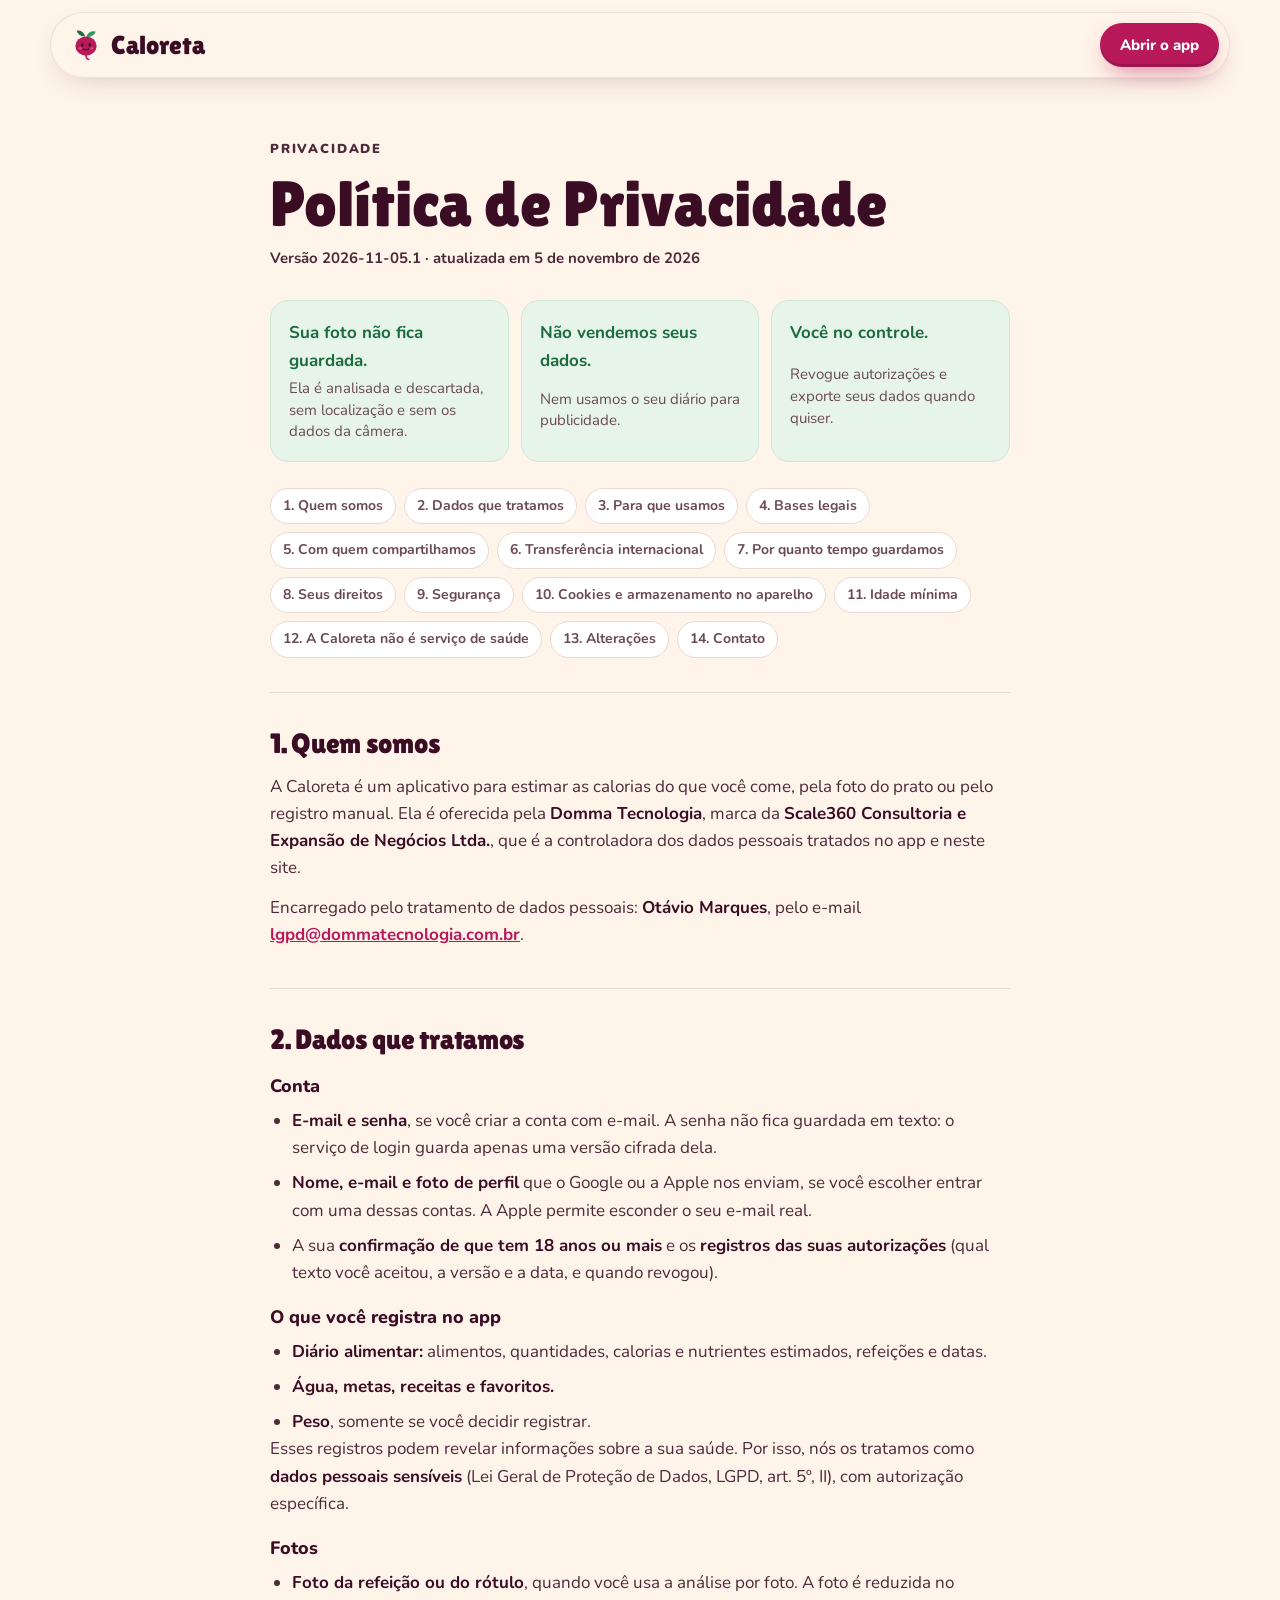
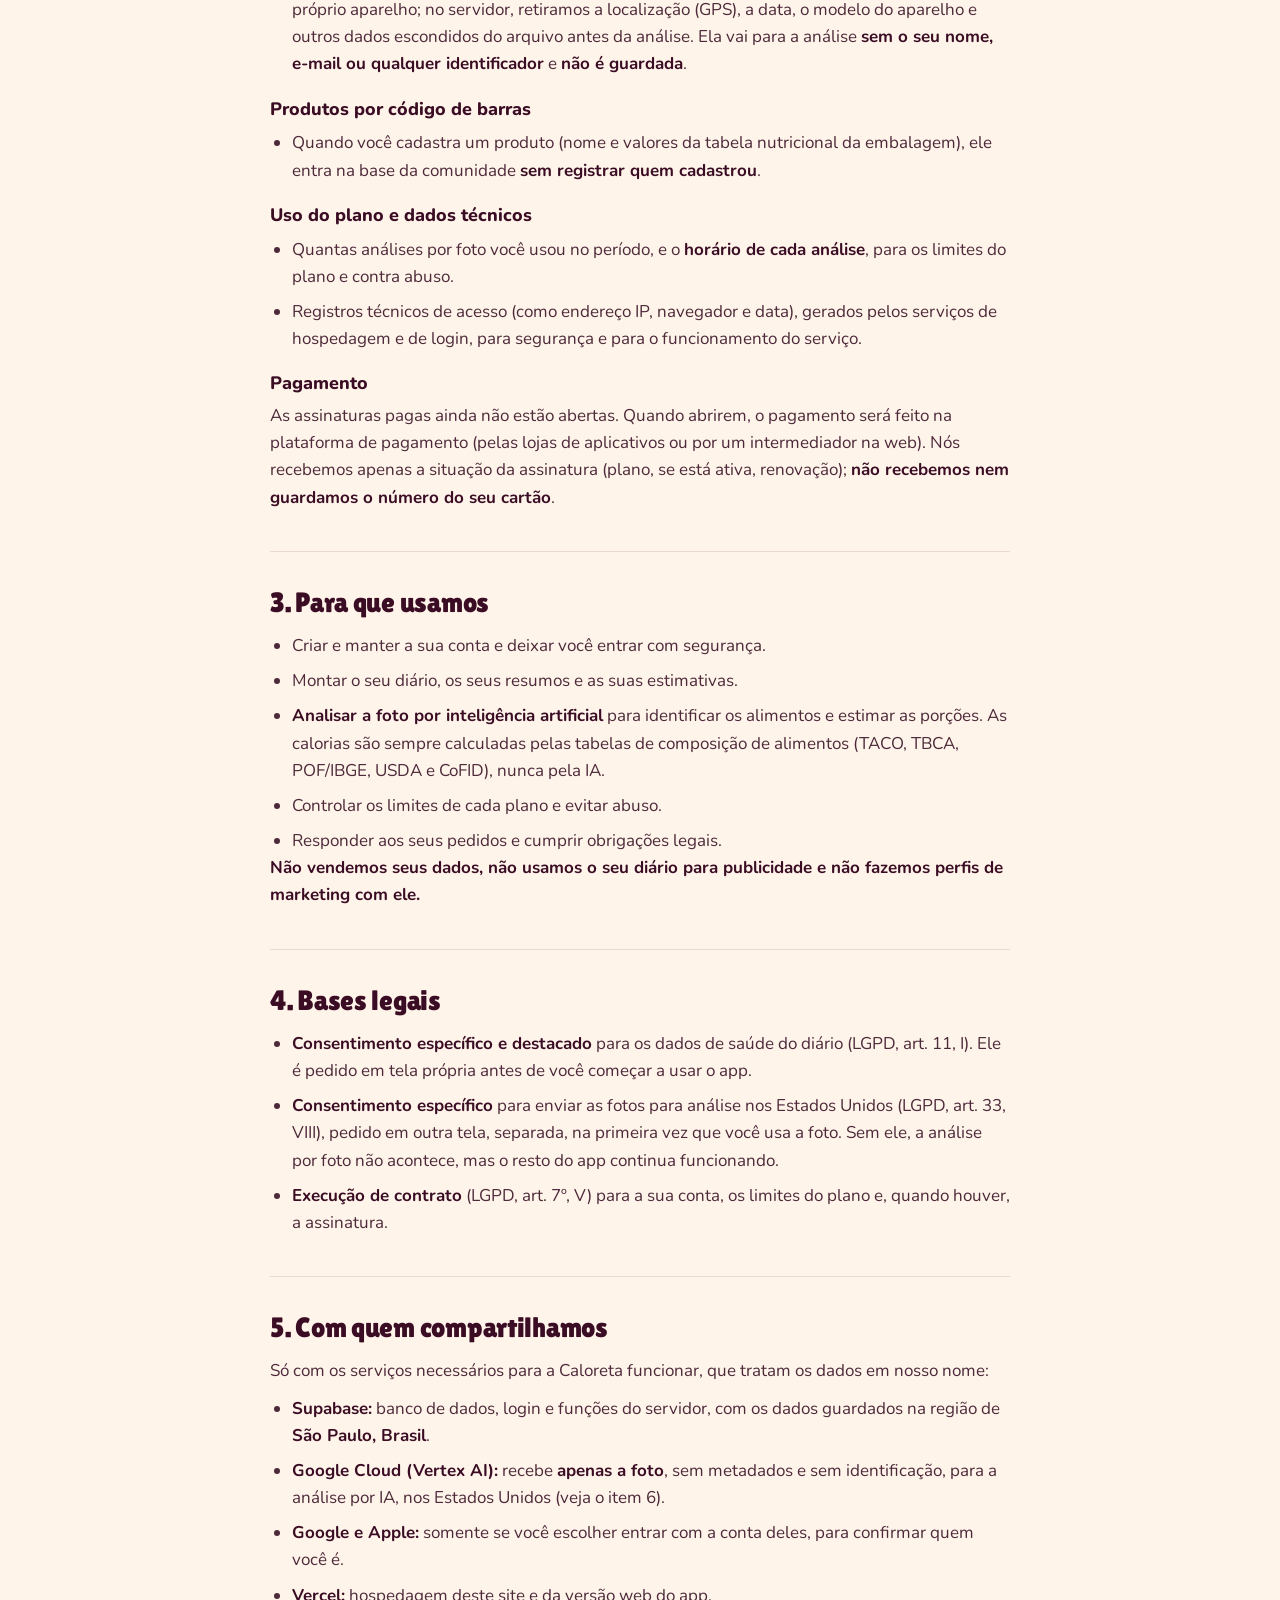
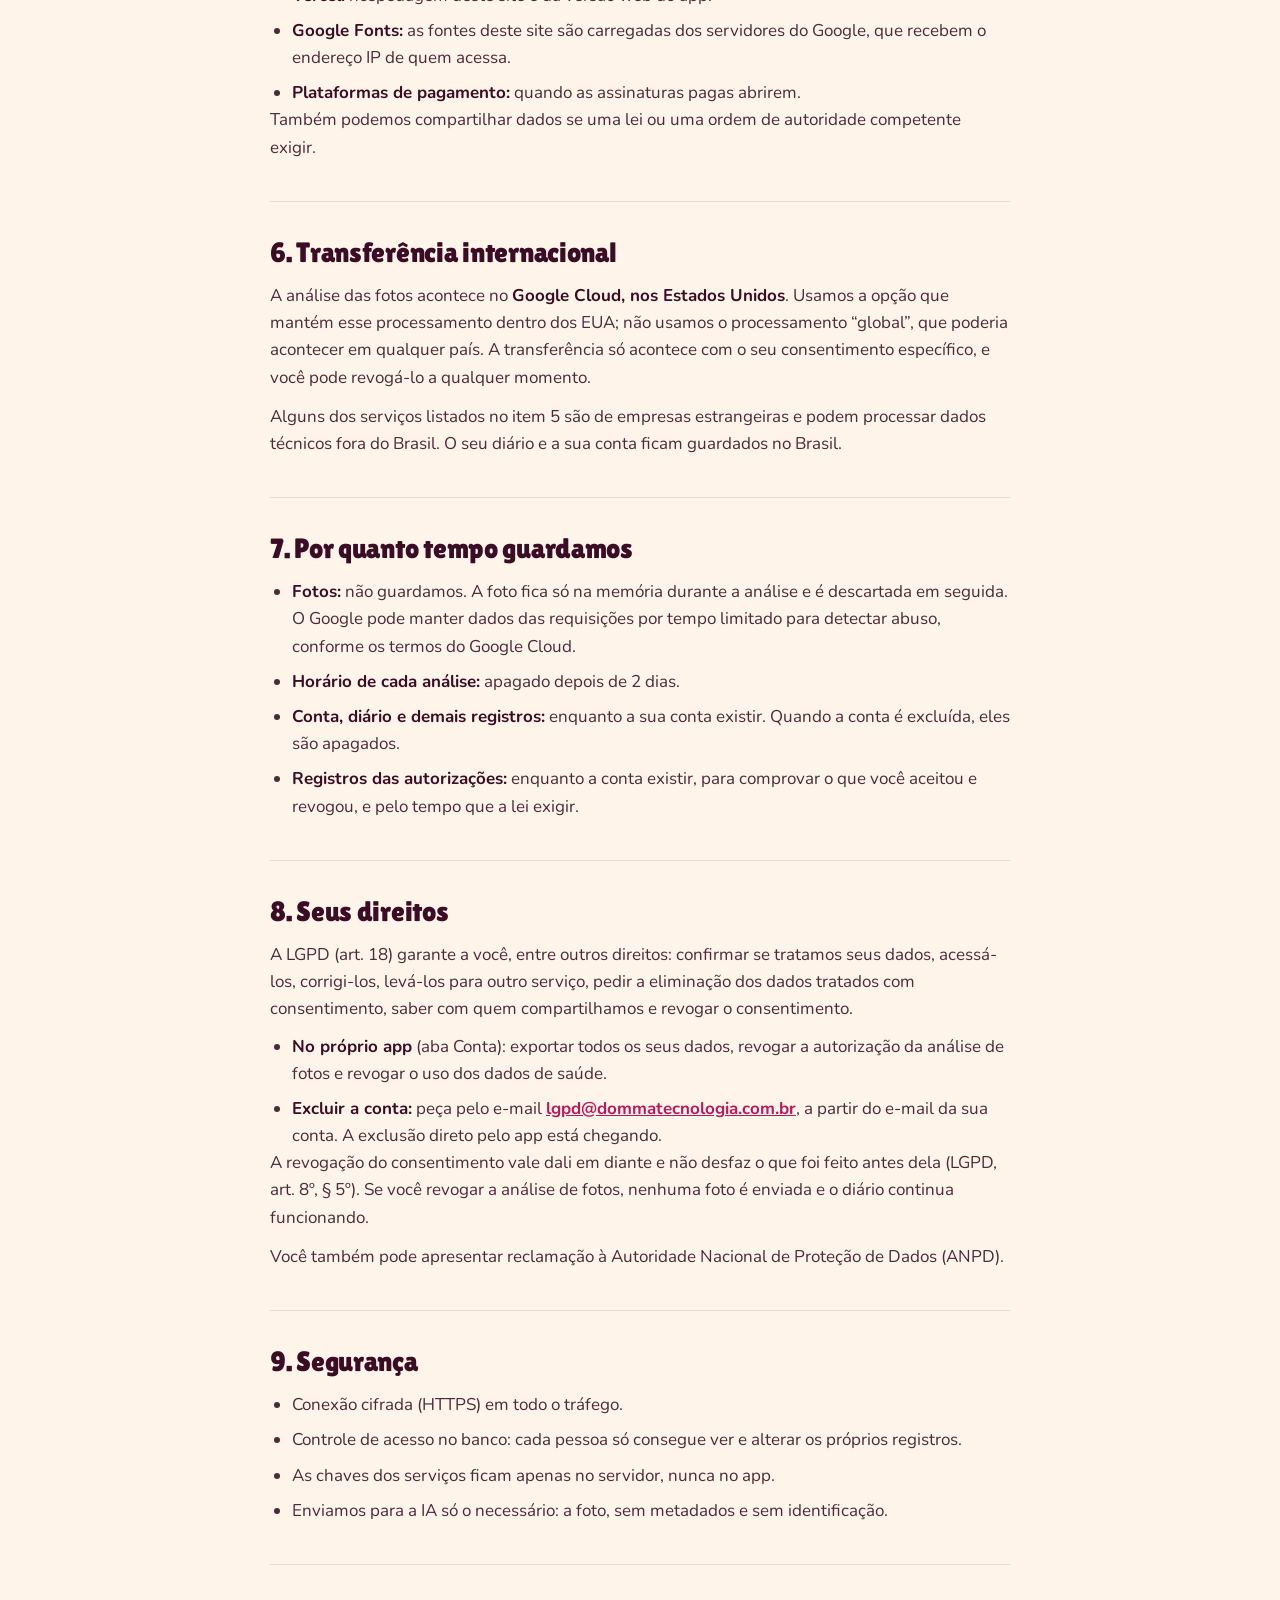
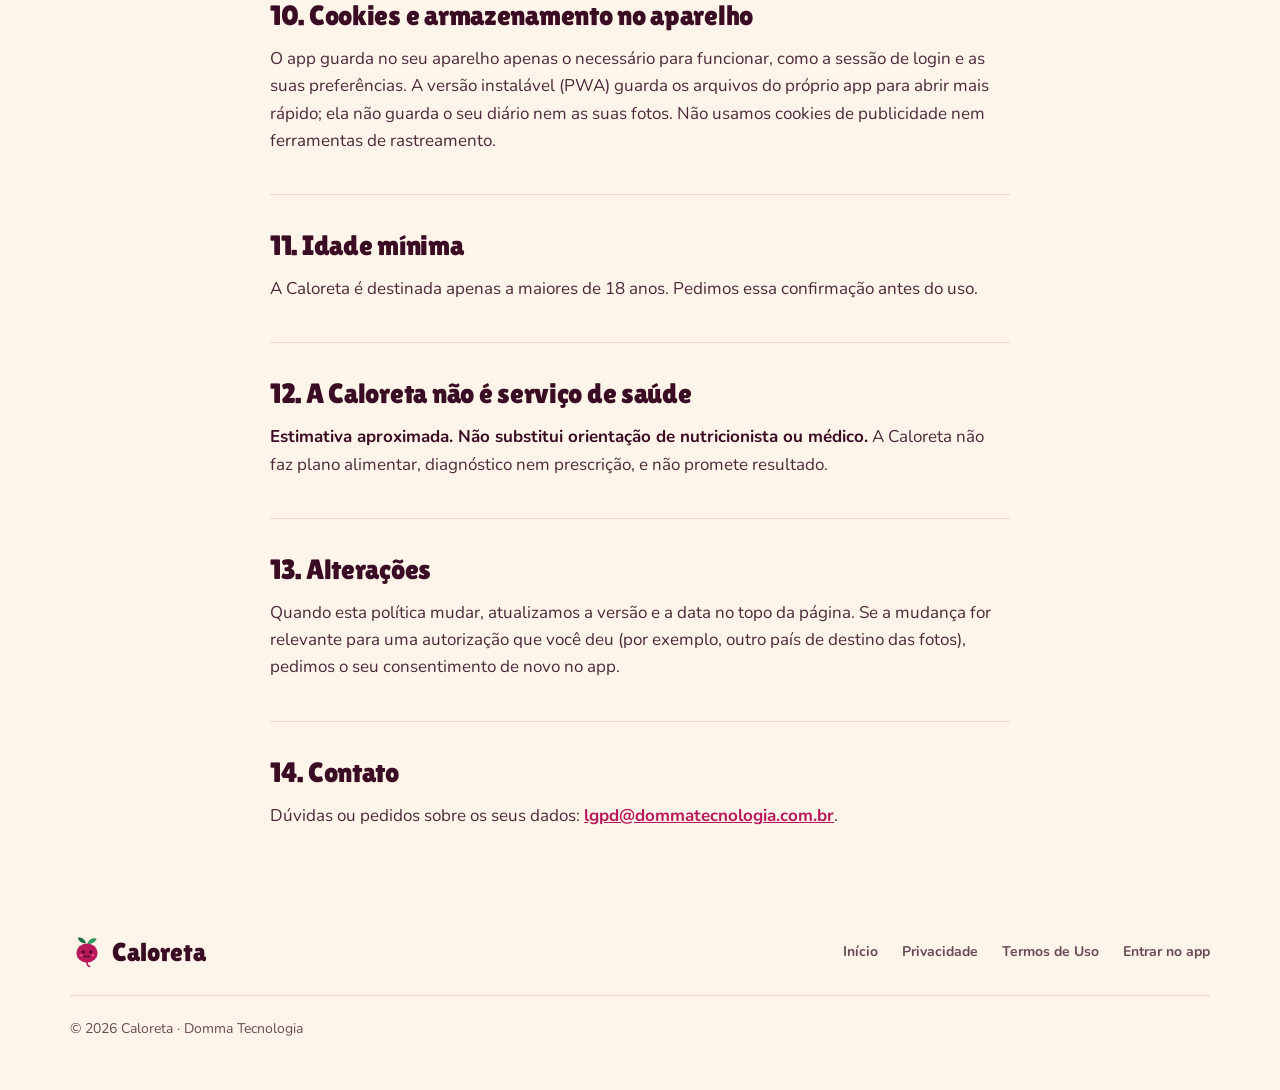
==== privacidade.html @ 994d99c5 "Política de Privacidade e Termos de Uso Co-Authored-By: Claude Opus 5.5 <noreply@anthropic.com> Clau" ====
<!doctype html>
<html lang="pt-BR">
<head>
  <meta charset="utf-8">
  <meta name="viewport" content="width=device-width, initial-scale=1, viewport-fit=cover">
  <title>Política de Privacidade · Caloreta</title>
  <meta name="description" content="Como a Caloreta trata os seus dados: o que coletamos, para quê, com quem compartilhamos e como exercer seus direitos.">
  <meta name="theme-color" content="#B8195A">
  <link rel="canonical" href="https://caloreta.com.br/privacidade">
  <link rel="icon" href="/favicon.ico" sizes="48x48">
  <link rel="icon" href="/favicon.svg" type="image/svg+xml">
  <link rel="apple-touch-icon" href="/img/apple-touch-icon.png">
  <meta property="og:type" content="article">
  <meta property="og:locale" content="pt_BR">
  <meta property="og:title" content="Política de Privacidade · Caloreta">
  <meta property="og:description" content="Como a Caloreta trata os seus dados.">
  <meta property="og:image" content="https://site-caloreta.vercel.app/img/og.jpg">
  <link rel="preconnect" href="https://fonts.googleapis.com">
  <link rel="preconnect" href="https://fonts.gstatic.com" crossorigin>
  <link href="https://fonts.googleapis.com/css2?family=Lilita+One&family=Nunito:wght@400;600;700;800;900&display=swap" rel="stylesheet">
  <link rel="stylesheet" href="/estilos.css">
</head>
<body class="pagina-texto">
  <svg width="0" height="0" style="position:absolute" aria-hidden="true">
    <symbol id="beti" viewBox="0 0 64 64">
      <path d="M30 14C26 6 20 4 15 5c1 6 6 10 14 11z" fill="#1C6B3F"/>
      <path d="M33 15c4-8 11-10 17-8-2 6-8 10-17 10z" fill="#2E9A5E"/>
      <ellipse cx="32" cy="34" rx="20" ry="18" fill="#B8195A"/>
      <path d="M32 51c0 6 2 8 5 8" stroke="#B8195A" stroke-width="3" fill="none" stroke-linecap="round"/>
      <ellipse cx="25" cy="32" rx="2.4" ry="3.2" fill="#3B0D24"/>
      <ellipse cx="39" cy="32" rx="2.4" ry="3.2" fill="#3B0D24"/>
      <path d="M27 39q5 4 10 0" stroke="#3B0D24" stroke-width="2" fill="none" stroke-linecap="round"/>
      <ellipse cx="21" cy="38" rx="3" ry="1.8" fill="#E8508A"/>
      <ellipse cx="43" cy="38" rx="3" ry="1.8" fill="#E8508A"/>
    </symbol>
  </svg>

  <header class="topo rolado">
    <a class="marca" href="/" aria-label="Caloreta, página inicial">
      <svg class="marca-beti" aria-hidden="true"><use href="#beti"/></svg>
      <span>Caloreta</span>
    </a>
    <a class="botao botao-pequeno" href="https://app.caloreta.com.br">Abrir o app</a>
  </header>

  <main class="doc">
    <p class="sobretitulo">Privacidade</p>
    <h1>Política de Privacidade</h1>
    <p class="doc-data">Versão 2026-11-05.1 · atualizada em 5 de novembro de 2026</p>

    <div class="resumo">
      <div><b>Sua foto não fica guardada.</b><span>Ela é analisada e descartada, sem localização e sem os dados da câmera.</span></div>
      <div><b>Não vendemos seus dados.</b><span>Nem usamos o seu diário para publicidade.</span></div>
      <div><b>Você no controle.</b><span>Revogue autorizações e exporte seus dados quando quiser.</span></div>
    </div>

    <nav class="indice" aria-label="Nesta página">
      <a href="#quem-somos">1. Quem somos</a>
      <a href="#dados">2. Dados que tratamos</a>
      <a href="#finalidades">3. Para que usamos</a>
      <a href="#bases">4. Bases legais</a>
      <a href="#compartilhamento">5. Com quem compartilhamos</a>
      <a href="#transferencia">6. Transferência internacional</a>
      <a href="#retencao">7. Por quanto tempo guardamos</a>
      <a href="#direitos">8. Seus direitos</a>
      <a href="#seguranca">9. Segurança</a>
      <a href="#armazenamento">10. Cookies e armazenamento no aparelho</a>
      <a href="#idade">11. Idade mínima</a>
      <a href="#saude">12. A Caloreta não é serviço de saúde</a>
      <a href="#alteracoes">13. Alterações</a>
      <a href="#contato">14. Contato</a>
    </nav>

    <section id="quem-somos">
      <h2>1. Quem somos</h2>
      <p>A Caloreta é um aplicativo para estimar as calorias do que você come, pela foto do prato ou pelo registro manual. Ela é oferecida pela <b>Domma Tecnologia</b>, marca da <b>Scale360 Consultoria e Expansão de Negócios Ltda.</b>, que é a controladora dos dados pessoais tratados no app e neste site.</p>
      <p>Encarregado pelo tratamento de dados pessoais: <b>Otávio Marques</b>, pelo e-mail <a href="mailto:lgpd@dommatecnologia.com.br">lgpd@dommatecnologia.com.br</a>.</p>
    </section>

    <section id="dados">
      <h2>2. Dados que tratamos</h2>
      <h3>Conta</h3>
      <ul>
        <li><b>E-mail e senha</b>, se você criar a conta com e-mail. A senha não fica guardada em texto: o serviço de login guarda apenas uma versão cifrada dela.</li>
        <li><b>Nome, e-mail e foto de perfil</b> que o Google ou a Apple nos enviam, se você escolher entrar com uma dessas contas. A Apple permite esconder o seu e-mail real.</li>
        <li>A sua <b>confirmação de que tem 18 anos ou mais</b> e os <b>registros das suas autorizações</b> (qual texto você aceitou, a versão e a data, e quando revogou).</li>
      </ul>
      <h3>O que você registra no app</h3>
      <ul>
        <li><b>Diário alimentar:</b> alimentos, quantidades, calorias e nutrientes estimados, refeições e datas.</li>
        <li><b>Água, metas, receitas e favoritos.</b></li>
        <li><b>Peso</b>, somente se você decidir registrar.</li>
      </ul>
      <p>Esses registros podem revelar informações sobre a sua saúde. Por isso, nós os tratamos como <b>dados pessoais sensíveis</b> (Lei Geral de Proteção de Dados, LGPD, art. 5º, II), com autorização específica.</p>
      <h3>Fotos</h3>
      <ul>
        <li><b>Foto da refeição ou do rótulo</b>, quando você usa a análise por foto. A foto é reduzida no próprio aparelho; no servidor, retiramos a localização (GPS), a data, o modelo do aparelho e outros dados escondidos do arquivo antes da análise. Ela vai para a análise <b>sem o seu nome, e-mail ou qualquer identificador</b> e <b>não é guardada</b>.</li>
      </ul>
      <h3>Produtos por código de barras</h3>
      <ul>
        <li>Quando você cadastra um produto (nome e valores da tabela nutricional da embalagem), ele entra na base da comunidade <b>sem registrar quem cadastrou</b>.</li>
      </ul>
      <h3>Uso do plano e dados técnicos</h3>
      <ul>
        <li>Quantas análises por foto você usou no período, e o <b>horário de cada análise</b>, para os limites do plano e contra abuso.</li>
        <li>Registros técnicos de acesso (como endereço IP, navegador e data), gerados pelos serviços de hospedagem e de login, para segurança e para o funcionamento do serviço.</li>
      </ul>
      <h3>Pagamento</h3>
      <p>As assinaturas pagas ainda não estão abertas. Quando abrirem, o pagamento será feito na plataforma de pagamento (pelas lojas de aplicativos ou por um intermediador na web). Nós recebemos apenas a situação da assinatura (plano, se está ativa, renovação); <b>não recebemos nem guardamos o número do seu cartão</b>.</p>
    </section>

    <section id="finalidades">
      <h2>3. Para que usamos</h2>
      <ul>
        <li>Criar e manter a sua conta e deixar você entrar com segurança.</li>
        <li>Montar o seu diário, os seus resumos e as suas estimativas.</li>
        <li><b>Analisar a foto por inteligência artificial</b> para identificar os alimentos e estimar as porções. As calorias são sempre calculadas pelas tabelas de composição de alimentos (TACO, TBCA, POF/IBGE, USDA e CoFID), nunca pela IA.</li>
        <li>Controlar os limites de cada plano e evitar abuso.</li>
        <li>Responder aos seus pedidos e cumprir obrigações legais.</li>
      </ul>
      <p><b>Não vendemos seus dados, não usamos o seu diário para publicidade e não fazemos perfis de marketing com ele.</b></p>
    </section>

    <section id="bases">
      <h2>4. Bases legais</h2>
      <ul>
        <li><b>Consentimento específico e destacado</b> para os dados de saúde do diário (LGPD, art. 11, I). Ele é pedido em tela própria antes de você começar a usar o app.</li>
        <li><b>Consentimento específico</b> para enviar as fotos para análise nos Estados Unidos (LGPD, art. 33, VIII), pedido em outra tela, separada, na primeira vez que você usa a foto. Sem ele, a análise por foto não acontece, mas o resto do app continua funcionando.</li>
        <li><b>Execução de contrato</b> (LGPD, art. 7º, V) para a sua conta, os limites do plano e, quando houver, a assinatura.</li>
      </ul>
    </section>

    <section id="compartilhamento">
      <h2>5. Com quem compartilhamos</h2>
      <p>Só com os serviços necessários para a Caloreta funcionar, que tratam os dados em nosso nome:</p>
      <ul>
        <li><b>Supabase:</b> banco de dados, login e funções do servidor, com os dados guardados na região de <b>São Paulo, Brasil</b>.</li>
        <li><b>Google Cloud (Vertex AI):</b> recebe <b>apenas a foto</b>, sem metadados e sem identificação, para a análise por IA, nos Estados Unidos (veja o item 6).</li>
        <li><b>Google e Apple:</b> somente se você escolher entrar com a conta deles, para confirmar quem você é.</li>
        <li><b>Vercel:</b> hospedagem deste site e da versão web do app.</li>
        <li><b>Google Fonts:</b> as fontes deste site são carregadas dos servidores do Google, que recebem o endereço IP de quem acessa.</li>
        <li><b>Plataformas de pagamento:</b> quando as assinaturas pagas abrirem.</li>
      </ul>
      <p>Também podemos compartilhar dados se uma lei ou uma ordem de autoridade competente exigir.</p>
    </section>

    <section id="transferencia">
      <h2>6. Transferência internacional</h2>
      <p>A análise das fotos acontece no <b>Google Cloud, nos Estados Unidos</b>. Usamos a opção que mantém esse processamento dentro dos EUA; não usamos o processamento “global”, que poderia acontecer em qualquer país. A transferência só acontece com o seu consentimento específico, e você pode revogá-lo a qualquer momento.</p>
      <p>Alguns dos serviços listados no item 5 são de empresas estrangeiras e podem processar dados técnicos fora do Brasil. O seu diário e a sua conta ficam guardados no Brasil.</p>
    </section>

    <section id="retencao">
      <h2>7. Por quanto tempo guardamos</h2>
      <ul>
        <li><b>Fotos:</b> não guardamos. A foto fica só na memória durante a análise e é descartada em seguida. O Google pode manter dados das requisições por tempo limitado para detectar abuso, conforme os termos do Google Cloud.</li>
        <li><b>Horário de cada análise:</b> apagado depois de 2 dias.</li>
        <li><b>Conta, diário e demais registros:</b> enquanto a sua conta existir. Quando a conta é excluída, eles são apagados.</li>
        <li><b>Registros das autorizações:</b> enquanto a conta existir, para comprovar o que você aceitou e revogou, e pelo tempo que a lei exigir.</li>
      </ul>
    </section>

    <section id="direitos">
      <h2>8. Seus direitos</h2>
      <p>A LGPD (art. 18) garante a você, entre outros direitos: confirmar se tratamos seus dados, acessá-los, corrigi-los, levá-los para outro serviço, pedir a eliminação dos dados tratados com consentimento, saber com quem compartilhamos e revogar o consentimento.</p>
      <ul>
        <li><b>No próprio app</b> (aba Conta): exportar todos os seus dados, revogar a autorização da análise de fotos e revogar o uso dos dados de saúde.</li>
        <li><b>Excluir a conta:</b> peça pelo e-mail <a href="mailto:lgpd@dommatecnologia.com.br">lgpd@dommatecnologia.com.br</a>, a partir do e-mail da sua conta. A exclusão direto pelo app está chegando.</li>
      </ul>
      <p>A revogação do consentimento vale dali em diante e não desfaz o que foi feito antes dela (LGPD, art. 8º, § 5º). Se você revogar a análise de fotos, nenhuma foto é enviada e o diário continua funcionando.</p>
      <p>Você também pode apresentar reclamação à Autoridade Nacional de Proteção de Dados (ANPD).</p>
    </section>

    <section id="seguranca">
      <h2>9. Segurança</h2>
      <ul>
        <li>Conexão cifrada (HTTPS) em todo o tráfego.</li>
        <li>Controle de acesso no banco: cada pessoa só consegue ver e alterar os próprios registros.</li>
        <li>As chaves dos serviços ficam apenas no servidor, nunca no app.</li>
        <li>Enviamos para a IA só o necessário: a foto, sem metadados e sem identificação.</li>
      </ul>
    </section>

    <section id="armazenamento">
      <h2>10. Cookies e armazenamento no aparelho</h2>
      <p>O app guarda no seu aparelho apenas o necessário para funcionar, como a sessão de login e as suas preferências. A versão instalável (PWA) guarda os arquivos do próprio app para abrir mais rápido; ela não guarda o seu diário nem as suas fotos. Não usamos cookies de publicidade nem ferramentas de rastreamento.</p>
    </section>

    <section id="idade">
      <h2>11. Idade mínima</h2>
      <p>A Caloreta é destinada apenas a maiores de 18 anos. Pedimos essa confirmação antes do uso.</p>
    </section>

    <section id="saude">
      <h2>12. A Caloreta não é serviço de saúde</h2>
      <p><b>Estimativa aproximada. Não substitui orientação de nutricionista ou médico.</b> A Caloreta não faz plano alimentar, diagnóstico nem prescrição, e não promete resultado.</p>
    </section>

    <section id="alteracoes">
      <h2>13. Alterações</h2>
      <p>Quando esta política mudar, atualizamos a versão e a data no topo da página. Se a mudança for relevante para uma autorização que você deu (por exemplo, outro país de destino das fotos), pedimos o seu consentimento de novo no app.</p>
    </section>

    <section id="contato">
      <h2>14. Contato</h2>
      <p>Dúvidas ou pedidos sobre os seus dados: <a href="mailto:lgpd@dommatecnologia.com.br">lgpd@dommatecnologia.com.br</a>.</p>
    </section>
  </main>

  <footer class="rodape">
    <div class="rodape-topo">
      <a class="marca" href="/"><svg class="marca-beti" aria-hidden="true"><use href="#beti"/></svg><span>Caloreta</span></a>
      <nav aria-label="Rodapé">
        <a href="/">Início</a>
        <a href="/privacidade">Privacidade</a>
        <a href="/termos">Termos de Uso</a>
        <a href="https://app.caloreta.com.br">Entrar no app</a>
      </nav>
    </div>
    <p class="direitos">© 2026 Caloreta · Domma Tecnologia</p>
  </footer>
</body>
</html>
---- estilos.css ----
/* Caloreta · site — design system v1.0.2 (Lilita One + Nunito, beterraba e creme) */
:root {
  --creme: #FFF4EA;
  --branco: #FFFFFF;
  --vinho: #3B0D24;
  --vinho-2: #4A1A31;
  --texto2: #6B4A57;
  --borda: #EAD9D0;
  --rosa: #B8195A;
  --rosa-claro: #E8508A;
  --rosa-pastel: #F6A3C3;
  --suave: #F9EDF2;
  --folha: #1C6B3F;
  --folha-clara: #2E9A5E;
  --folha-fundo: #E6F4EA;
  --ambar: #8F5200;
  --ambar-fundo: #FFF3D6;
  --raio: 20px;
  --sombra: 0 24px 60px -24px rgba(59, 13, 36, .35);
  --sombra-leve: 0 10px 30px -14px rgba(59, 13, 36, .25);
  --largura: 1180px;
  --mola: cubic-bezier(.2, .9, .25, 1.15);
  --suavizar: cubic-bezier(.22, 1, .36, 1);
}

*, *::before, *::after { box-sizing: border-box; }
html { scroll-behavior: smooth; -webkit-text-size-adjust: 100%; overflow-x: clip; }
body {
  margin: 0; background: var(--creme); color: var(--vinho);
  font: 400 17px/1.6 Nunito, system-ui, sans-serif; overflow-x: hidden;
  -webkit-font-smoothing: antialiased; overflow-x: clip;
}
img { max-width: 100%; height: auto; display: block; }
a { color: inherit; }
h1, h2, h3 { margin: 0; line-height: 1.1; }
h2 { font: 400 clamp(32px, 4.6vw, 54px)/1.05 'Lilita One', Nunito, sans-serif; letter-spacing: -.01em; }
h3 { font-weight: 800; font-size: 21px; }
p { margin: 0; }
:focus-visible { outline: 3px solid var(--rosa-claro); outline-offset: 3px; border-radius: 8px; }
section { scroll-margin-top: 90px; }

/* Barra de progresso de leitura */
.progresso {
  position: fixed; inset: 0 0 auto 0; height: 4px; z-index: 60;
  background: linear-gradient(90deg, var(--rosa), var(--rosa-claro), #F2B04A);
  transform-origin: 0 50%; transform: scaleX(var(--p, 0));
}

/* Topo */
.topo {
  position: fixed; top: 12px; left: 50%; transform: translateX(-50%); z-index: 50;
  width: min(var(--largura), calc(100% - 24px));
  display: flex; align-items: center; justify-content: space-between; gap: 16px;
  padding: 10px 10px 10px 18px; border-radius: 999px;
  background: rgba(255, 244, 234, .72); backdrop-filter: blur(14px) saturate(1.4); -webkit-backdrop-filter: blur(14px) saturate(1.4);
  border: 1px solid rgba(234, 217, 208, .8);
  transition: box-shadow .4s, background .4s, top .4s var(--suavizar);
}
.topo.rolado { box-shadow: var(--sombra-leve); background: rgba(255, 244, 234, .9); top: 8px; }
.marca { display: inline-flex; align-items: center; gap: 8px; text-decoration: none; font: 400 26px/1 'Lilita One', sans-serif; color: var(--vinho); }
.marca-beti { width: 34px; height: 34px; transition: transform .5s var(--mola); }
.marca:hover .marca-beti { transform: rotate(-12deg) scale(1.1); }
.menu { display: flex; gap: 4px; }
.menu a { text-decoration: none; font-weight: 700; font-size: 15px; padding: 8px 14px; border-radius: 999px; color: var(--texto2); transition: color .2s, background .2s; }
.menu a:hover, .menu a.atual { color: var(--rosa); background: var(--suave); }

/* Botões */
.botao {
  --cor: var(--rosa);
  position: relative; display: inline-flex; align-items: center; justify-content: center; gap: 10px;
  min-height: 54px; padding: 0 28px; border-radius: 16px; border: 0; cursor: pointer;
  background: var(--cor); color: #fff; text-decoration: none; font: 800 17px/1 Nunito, sans-serif;
  box-shadow: 0 10px 24px -10px rgba(184, 25, 90, .7), inset 0 -3px 0 rgba(0, 0, 0, .15);
  transition: transform .35s var(--mola), box-shadow .35s; overflow: hidden; isolation: isolate;
}
.botao::after {
  content: ''; position: absolute; inset: 0; z-index: -1;
  background: linear-gradient(110deg, transparent 30%, rgba(255, 255, 255, .35) 50%, transparent 70%);
  transform: translateX(-120%); transition: transform .8s var(--suavizar);
}
.botao:hover { transform: translateY(-3px); box-shadow: 0 16px 30px -12px rgba(184, 25, 90, .8), inset 0 -3px 0 rgba(0, 0, 0, .15); }
.botao:hover::after { transform: translateX(120%); }
.botao:active { transform: translateY(0) scale(.98); }
.botao svg { width: 20px; height: 20px; transition: transform .35s var(--mola); }
.botao:hover svg { transform: translateX(4px); }
.botao-pequeno { min-height: 44px; padding: 0 20px; font-size: 15px; border-radius: 999px; }
.botao-contorno { background: transparent; color: var(--rosa); box-shadow: inset 0 0 0 2px var(--rosa); }
.botao-contorno:hover { background: var(--suave); box-shadow: inset 0 0 0 2px var(--rosa); }
.botao-claro { background: var(--creme); color: var(--rosa); box-shadow: 0 12px 30px -12px rgba(0, 0, 0, .5); }

/* Revelar na rolagem */
.js .revelar { opacity: 0; translate: 0 34px; filter: blur(6px); transition: opacity .9s var(--suavizar) var(--atraso, 0s), translate .9s var(--suavizar) var(--atraso, 0s), filter .9s var(--suavizar) var(--atraso, 0s), transform .5s var(--suavizar), box-shadow .5s; }
.js .revelar.visivel { opacity: 1; translate: none; filter: none; }

/* Cabeçalhos de seção */
.cabeca-secao { text-align: center; max-width: 780px; margin: 0 auto 56px; padding: 0 20px; }
.cabeca-secao h2 { margin-top: 10px; }
.cabeca-sub { margin-top: 16px; color: var(--texto2); font-size: 18px; }
.sobretitulo { display: inline-block; font-weight: 900; font-size: 13px; letter-spacing: .14em; text-transform: uppercase; color: var(--rosa); }
.sobretitulo.claro { color: var(--rosa-pastel); }

/* Herói */
.heroi {
  position: relative; min-height: 100svh; display: grid; grid-template-columns: 1.05fr .95fr; align-items: center; gap: 40px;
  max-width: var(--largura); margin: 0 auto; padding: 130px 20px 60px;
}
.heroi-fundo { position: absolute; inset: 0 -30vw; z-index: -1; overflow: hidden; pointer-events: none; }
.bolha { position: absolute; border-radius: 50%; filter: blur(70px); opacity: .55; animation: vagar 18s ease-in-out infinite alternate; }
.b1 { width: 520px; height: 520px; background: #F6A3C3; right: 18%; top: 8%; }
.b2 { width: 380px; height: 380px; background: #FFD9A8; right: 34%; bottom: 0; animation-duration: 22s; }
.b3 { width: 300px; height: 300px; background: #BFE6CD; left: 18%; top: 20%; animation-duration: 26s; opacity: .45; }
@keyframes vagar { to { transform: translate(60px, -40px) scale(1.12); } }

.selo-topo { display: inline-flex; align-items: center; gap: 10px; padding: 8px 16px; border-radius: 999px; background: var(--branco); border: 1px solid var(--borda); font-weight: 800; font-size: 14px; color: var(--folha); box-shadow: var(--sombra-leve); }
.ponto { width: 8px; height: 8px; border-radius: 50%; background: var(--folha-clara); box-shadow: 0 0 0 0 rgba(46, 154, 94, .6); animation: pulsar 2s infinite; }
@keyframes pulsar { 70% { box-shadow: 0 0 0 10px rgba(46, 154, 94, 0); } 100% { box-shadow: 0 0 0 0 rgba(46, 154, 94, 0); } }

.titulo-heroi { margin: 22px 0 22px; font: 400 clamp(58px, 9vw, 116px)/.92 'Lilita One', sans-serif; letter-spacing: -.02em; }
.palavra { display: block; }
.js .palavra { opacity: 0; transform: translateY(60%) rotate(4deg); animation: subir 1s var(--suavizar) forwards; animation-delay: calc(var(--i) * .14s + .1s); }
@keyframes subir { to { opacity: 1; transform: none; } }
.destaque { color: var(--rosa); position: relative; width: fit-content; }
.destaque::after {
  content: ''; position: absolute; left: 2%; right: 2%; bottom: .04em; height: .13em; border-radius: 99px; z-index: -1;
  background: var(--rosa-pastel); transform: scaleX(0); transform-origin: left; animation: sublinhar .9s .9s var(--suavizar) forwards;
}
@keyframes sublinhar { to { transform: scaleX(1); } }
.sub-heroi { font-size: clamp(18px, 1.6vw, 21px); color: var(--texto2); max-width: 540px; }
.sub-heroi strong { color: var(--vinho); }
.acoes { display: flex; flex-wrap: wrap; gap: 14px; margin-top: 32px; }
.garantias { display: flex; flex-wrap: wrap; gap: 8px 22px; list-style: none; padding: 0; margin: 26px 0 0; font-weight: 700; font-size: 15px; color: var(--texto2); }
.garantias li::before { content: '✓'; color: var(--folha); font-weight: 900; margin-right: 7px; }

/* Celular */
.celular {
  position: relative; width: 100%; max-width: 320px; aspect-ratio: 780 / 1760; padding: 30px 10px 10px;
  border-radius: 48px; background: linear-gradient(145deg, #4b2236, #1d0612);
  box-shadow: var(--sombra), inset 0 0 0 2px rgba(255, 255, 255, .08);
}
.celular::before { content: ''; position: absolute; top: 10px; left: 50%; width: 26%; height: 11px; transform: translateX(-50%); border-radius: 99px; background: #12030a; z-index: 3; }
.tela { position: relative; width: 100%; height: 100%; border-radius: 30px; overflow: hidden; background: var(--creme); }
.tela > img { width: 100%; height: 100%; object-fit: cover; object-position: top; }

.heroi-visual { position: relative; display: grid; place-items: center; perspective: 1200px; }
.celular-heroi { max-width: 340px; transform: rotateY(var(--ry, -10deg)) rotateX(var(--rx, 4deg)); transition: transform .6s var(--suavizar); animation: flutuar 7s ease-in-out infinite; }
@keyframes flutuar { 50% { translate: 0 -14px; } }
.varredura { position: absolute; left: 0; right: 0; top: 10%; height: 90px; background: linear-gradient(180deg, transparent, rgba(232, 80, 138, .35), transparent); mix-blend-mode: multiply; animation: varrer 3.2s 1.2s ease-in-out infinite; opacity: 0; }
@keyframes varrer { 0% { top: 9%; opacity: 0; } 15% { opacity: 1; } 55% { top: 28%; opacity: 1; } 70%, 100% { top: 30%; opacity: 0; } }

.flutuante {
  position: absolute; display: flex; align-items: center; gap: 12px; padding: 12px 16px; border-radius: 18px;
  background: rgba(255, 255, 255, .92); backdrop-filter: blur(10px); -webkit-backdrop-filter: blur(10px); border: 1px solid var(--borda); box-shadow: var(--sombra-leve);
  font-size: 15px; line-height: 1.25; white-space: nowrap; transform: translate(var(--mx, 0), var(--my, 0)); transition: transform .5s var(--suavizar);
}
.js .flutuante { opacity: 0; animation: aparecer .8s var(--mola) forwards; }
.flutuante small { display: block; color: var(--texto2); font-size: 13px; font-weight: 600; }
.f-icone { width: 34px; height: 34px; border-radius: 50%; display: grid; place-items: center; font-weight: 900; }
.f-icone.verde { background: var(--folha-fundo); color: var(--folha); }
.f-icone.ambar { background: var(--ambar-fundo); color: var(--ambar); }
.f1 { left: -4%; top: 22%; animation-delay: 1.1s !important; }
.f2 { right: -8%; top: 52%; animation-delay: 1.5s !important; }
.f3 { left: 2%; bottom: 10%; flex-direction: column; align-items: flex-start; gap: 0; animation-delay: 1.9s !important; }
.f-num { font: 400 38px/1 'Lilita One', sans-serif; color: var(--rosa); }
@keyframes aparecer { from { opacity: 0; transform: translateY(20px) scale(.85); } to { opacity: 1; transform: translate(var(--mx, 0), var(--my, 0)); } }

/* Faixa */
.faixa { position: relative; padding: 22px 0; background: var(--rosa); color: #fff; transform: rotate(-2deg); margin: 20px -20px 80px; overflow: hidden; box-shadow: var(--sombra-leve); }
.faixa-trilho { display: flex; width: max-content; animation: deslizar 40s linear infinite; }
.faixa span { font: 400 30px/1 'Lilita One', sans-serif; padding: 0 26px; display: inline-flex; align-items: center; gap: 52px; }
.faixa span::after { content: ''; width: 12px; height: 12px; border-radius: 50%; background: var(--rosa-pastel); margin-right: -26px; }
@keyframes deslizar { to { transform: translateX(-50%); } }

/* Como funciona */
.como { max-width: var(--largura); margin: 0 auto; padding: 60px 20px 80px; }
.como-grade { display: grid; grid-template-columns: 1fr 1fr; gap: 60px; }
.como-passos { display: flex; flex-direction: column; }
.passo { min-height: 72vh; display: flex; flex-direction: column; justify-content: center; padding: 20px 0; opacity: .28; transition: opacity .6s var(--suavizar), transform .6s var(--suavizar); transform: translateX(-10px); }
.passo.ativo { opacity: 1; transform: none; }
.passo-num { display: grid; place-items: center; width: 56px; height: 56px; border-radius: 18px; background: var(--rosa); color: #fff; font: 400 28px/1 'Lilita One', sans-serif; margin-bottom: 20px; box-shadow: 0 10px 24px -10px rgba(184, 25, 90, .8); transition: transform .6s var(--mola); }
.passo.ativo .passo-num { transform: rotate(-8deg) scale(1.08); }
.passo h3 { font: 400 clamp(32px, 3.6vw, 44px)/1.05 'Lilita One', sans-serif; margin-bottom: 14px; }
.passo p { font-size: 19px; color: var(--texto2); max-width: 460px; }
.passo em { color: var(--rosa); font-style: normal; font-weight: 800; }
.como-palco { position: sticky; top: 0; height: 100vh; display: grid; place-items: center; }
.como-palco .celular { max-width: 330px; }
.tela-troca .camada { position: absolute; inset: 0; width: 100%; height: 100%; object-fit: cover; object-position: top; opacity: 0; transform: scale(1.06); transition: opacity .7s var(--suavizar), transform .9s var(--suavizar); }
.tela-troca .camada.ativa { opacity: 1; transform: none; }
.camera { background: #111; }
.camera img { position: absolute; inset: 0; width: 100%; height: 100%; object-fit: cover; }
.mira { position: absolute; width: 44px; height: 44px; border: 4px solid #fff; border-radius: 6px; opacity: .9; }
.m1 { top: 18%; left: 12%; border-right: 0; border-bottom: 0; }
.m2 { top: 18%; right: 12%; border-left: 0; border-bottom: 0; }
.m3 { bottom: 26%; left: 12%; border-right: 0; border-top: 0; }
.m4 { bottom: 26%; right: 12%; border-left: 0; border-top: 0; }
.camada.ativa .mira { animation: mirar 2.4s ease-in-out infinite; }
@keyframes mirar { 50% { transform: scale(.9); } }
.camera-dica { position: absolute; top: 9%; left: 50%; transform: translateX(-50%); padding: 6px 14px; border-radius: 99px; background: rgba(0, 0, 0, .5); color: #fff; font-weight: 700; font-size: 14px; white-space: nowrap; }
.disparador { position: absolute; bottom: 7%; left: 50%; width: 68px; height: 68px; transform: translateX(-50%); border-radius: 50%; background: #fff; box-shadow: 0 0 0 6px rgba(255, 255, 255, .4); }
.camada.ativa .disparador { animation: disparar 2.4s ease-in-out infinite; }
@keyframes disparar { 45% { transform: translateX(-50%) scale(1); } 52% { transform: translateX(-50%) scale(.82); } 60% { transform: translateX(-50%) scale(1); } }

/* Confiança */
.confianca {
  position: relative; background: var(--vinho); color: var(--creme); border-radius: 44px;
  max-width: calc(var(--largura) + 40px); margin: 40px auto 120px; padding: 90px 60px; overflow: hidden;
  display: grid; grid-template-columns: 1.1fr .9fr; gap: 50px 60px; align-items: center;
}
.confianca::before { content: ''; position: absolute; width: 600px; height: 600px; right: -200px; top: -260px; border-radius: 50%; background: radial-gradient(circle, rgba(232, 80, 138, .45), transparent 65%); }
.confianca-texto { position: relative; }
.confianca h2 { margin: 12px 0 22px; }
.riscado { color: var(--rosa-pastel); position: relative; }
.riscado::after { content: ''; position: absolute; left: 0; bottom: -.06em; height: .1em; width: 100%; background: var(--rosa-claro); border-radius: 9px; transform: scaleX(0); transform-origin: left; transition: transform .9s .5s var(--suavizar); }
.visivel .riscado::after { transform: scaleX(1); }
.confianca-texto p { font-size: 19px; color: #E9CFD9; max-width: 560px; }
.confianca-texto b { color: #fff; }
.numeros { position: relative; display: grid; gap: 16px; margin: 0; }
.numero { display: flex; flex-direction: column-reverse; padding: 24px 28px; border-radius: 24px; background: rgba(255, 255, 255, .06); border: 1px solid rgba(255, 255, 255, .1); }
.numero dd { margin: 0; font: 400 clamp(46px, 5vw, 64px)/1 'Lilita One', sans-serif; color: #fff; }
.numero dt { color: var(--rosa-pastel); font-weight: 800; }
.fontes { position: relative; grid-column: 1 / -1; display: flex; flex-wrap: wrap; gap: 10px; list-style: none; padding: 0; margin: 0; }
.fontes li { padding: 8px 16px; border-radius: 99px; border: 1px solid rgba(255, 255, 255, .2); font-weight: 700; font-size: 14px; color: #E9CFD9; }

/* Recursos (bento) */
.recursos { max-width: var(--largura); margin: 0 auto; padding: 20px 20px 120px; }
.bento { display: grid; grid-template-columns: repeat(3, 1fr); gap: 20px; }
.cartao {
  position: relative; padding: 30px; border-radius: 28px; background: var(--branco); border: 1px solid var(--borda); overflow: hidden;
  transition: transform .5s var(--suavizar), box-shadow .5s; box-shadow: 0 1px 0 rgba(59, 13, 36, .04);
}
.cartao::before { content: ''; position: absolute; inset: 0; pointer-events: none; background: radial-gradient(420px circle at var(--bx, 50%) var(--by, 50%), rgba(232, 80, 138, .14), transparent 45%); opacity: 0; transition: opacity .4s; }
.cartao:hover { transform: translateY(-6px); box-shadow: var(--sombra); }
.cartao:hover::before { opacity: 1; }
.cartao h3 { margin: 14px 0 10px; }
.cartao p { color: var(--texto2); }
.c-grande { grid-column: span 2; grid-row: span 2; display: grid; grid-template-columns: 1fr 1fr; gap: 24px; align-items: center; background: linear-gradient(160deg, #fff, var(--suave)); }
.c-largo { grid-column: span 2; display: grid; grid-template-columns: 1.1fr .9fr; gap: 24px; align-items: center; background: linear-gradient(160deg, #fff, var(--folha-fundo)); }
.c-grande h3, .c-largo h3 { font: 400 32px/1.05 'Lilita One', sans-serif; }
.cartao-tela { align-self: end; display: flex; align-items: flex-start; justify-content: center; margin: 0 0 -30px; max-height: 440px; overflow: hidden; }
.cartao-tela img { width: 100%; max-width: 250px; border-radius: 26px 26px 0 0; box-shadow: 0 -10px 40px -20px rgba(59, 13, 36, .35); border: 6px solid var(--vinho); border-bottom: 0; transition: transform .7s var(--suavizar); }
.c-largo .cartao-tela { max-height: 300px; overflow: hidden; align-self: end; }
.c-largo .cartao-tela img { max-width: 220px; }
.cartao:hover .cartao-tela img { transform: translateY(-12px); }
.etiqueta { display: inline-block; padding: 6px 12px; border-radius: 99px; background: var(--vinho); color: var(--creme); font-weight: 800; font-size: 13px; }
.icone-cartao { display: grid; place-items: center; width: 52px; height: 52px; border-radius: 16px; background: var(--suave); color: var(--rosa); transition: transform .5s var(--mola), background .3s, color .3s; }
.icone-cartao svg { width: 28px; height: 28px; }
.cartao:hover .icone-cartao { transform: rotate(-10deg) scale(1.1); background: var(--rosa); color: #fff; }

/* Galeria */
.galeria { padding: 20px 0 120px; overflow: hidden; }
.galeria-trilho { display: flex; gap: 34px; overflow-x: auto; scroll-snap-type: x mandatory; padding: 30px max(20px, calc((100vw - var(--largura)) / 2)) 40px; scrollbar-width: none; cursor: grab; }
.galeria-trilho::-webkit-scrollbar { display: none; }
.galeria-trilho.arrastando { cursor: grabbing; scroll-snap-type: none; }
.galeria figure { flex: 0 0 auto; width: 260px; margin: 0; scroll-snap-align: center; }
.galeria figure:nth-child(even) { transform: translateY(40px); }
.galeria .celular { max-width: none; border-radius: 40px; padding: 26px 8px 8px; transition: transform .6s var(--suavizar); }
.galeria .celular .tela { border-radius: 26px; }
.galeria .celular::before { top: 9px; height: 10px; }
.galeria figure:hover .celular { transform: translateY(-10px) rotate(-1.5deg); }
.galeria figcaption { text-align: center; margin-top: 18px; font-weight: 800; color: var(--texto2); }

/* Privacidade */
.privacidade { max-width: var(--largura); margin: 0 auto; padding: 0 20px 120px; }
.priv-cartao { display: grid; grid-template-columns: auto 1fr; gap: 40px; align-items: center; padding: 56px; border-radius: 36px; background: var(--folha-fundo); border: 1px solid #cfe7d7; }
.cadeado { width: 130px; height: 130px; border-radius: 36px; display: grid; place-items: center; background: var(--folha); color: var(--creme); box-shadow: 0 20px 40px -20px rgba(28, 107, 63, .9); animation: balancar 5s ease-in-out infinite; }
.cadeado svg { width: 70px; height: 70px; }
@keyframes balancar { 50% { transform: rotate(-5deg) translateY(-6px); } }
.priv-cartao .sobretitulo { color: var(--folha); }
.priv-cartao h2 { margin: 8px 0 20px; }
.lista-check { list-style: none; padding: 0; margin: 0; display: grid; gap: 12px; }
.lista-check li { position: relative; padding-left: 34px; }
.lista-check li::before { content: ''; position: absolute; left: 0; top: 3px; width: 22px; height: 22px; border-radius: 50%; background: var(--folha) url("data:image/svg+xml,%3Csvg xmlns='http://www.w3.org/2000/svg' viewBox='0 0 24 24'%3E%3Cpath d='m6 12 4 4 8-8' fill='none' stroke='%23fff' stroke-width='3' stroke-linecap='round' stroke-linejoin='round'/%3E%3C/svg%3E") center / 14px no-repeat; }
.priv-cartao .lista-check li { font-size: 18px; }

/* Planos */
.planos { max-width: var(--largura); margin: 0 auto; padding: 0 20px 120px; }
.planos-grade { display: grid; grid-template-columns: repeat(3, 1fr); gap: 20px; align-items: stretch; }
.plano { position: relative; display: flex; flex-direction: column; gap: 18px; padding: 34px 30px; border-radius: 28px; background: var(--branco); border: 1px solid var(--borda); transition: transform .5s var(--suavizar), box-shadow .5s; }
.plano:hover { transform: translateY(-6px); box-shadow: var(--sombra); }
.plano h3 { font: 400 28px/1 'Lilita One', sans-serif; }
.preco b { font: 400 48px/1 'Lilita One', sans-serif; }
.preco span { color: var(--texto2); font-weight: 700; margin-left: 4px; }
.plano .lista-check { flex: 1; }
.plano .lista-check li::before { background-color: var(--rosa); }
.plano-destaque { background: var(--vinho); color: var(--creme); border-color: var(--vinho); transform: translateY(-14px); box-shadow: var(--sombra); }
.plano-destaque:hover { transform: translateY(-20px); }
.plano-destaque .preco span { color: #E9CFD9; }
.plano-destaque .lista-check li::before { background-color: var(--rosa-claro); }
.fita { position: absolute; top: -14px; right: 24px; padding: 8px 14px; border-radius: 99px; background: linear-gradient(90deg, var(--rosa-claro), #F2B04A); color: var(--vinho); font-weight: 900; font-size: 13px; letter-spacing: .04em; text-transform: uppercase; animation: brilhar 3s ease-in-out infinite; }
@keyframes brilhar { 50% { transform: translateY(-3px) rotate(2deg); } }
.nota-planos { text-align: center; color: var(--texto2); margin-top: 36px; font-size: 15px; }

/* Perguntas */
.perguntas { max-width: 860px; margin: 0 auto; padding: 0 20px 120px; }
.faq { display: grid; gap: 12px; }
.faq details { border-radius: 20px; background: var(--branco); border: 1px solid var(--borda); transition: box-shadow .3s, border-color .3s; }
.faq details[open] { border-color: var(--rosa-pastel); box-shadow: var(--sombra-leve); }
.faq summary { list-style: none; cursor: pointer; display: flex; justify-content: space-between; align-items: center; gap: 16px; padding: 22px 26px; font-weight: 800; font-size: 18px; }
.faq summary::-webkit-details-marker { display: none; }
.faq summary::after { content: ''; flex: 0 0 auto; width: 32px; height: 32px; border-radius: 50%; background: var(--suave) url("data:image/svg+xml,%3Csvg xmlns='http://www.w3.org/2000/svg' viewBox='0 0 24 24'%3E%3Cpath d='M12 6v12M6 12h12' stroke='%23B8195A' stroke-width='2.6' stroke-linecap='round'/%3E%3C/svg%3E") center / 18px no-repeat; transition: transform .45s var(--mola), background-color .3s; }
.faq details[open] summary::after { transform: rotate(135deg); background-color: var(--rosa-pastel); }
.faq details > div { padding: 0 26px 24px; color: var(--texto2); }
.faq details > div p { animation: abrir .5s var(--suavizar); }
@keyframes abrir { from { opacity: 0; transform: translateY(-8px); } }

/* Final */
.final { padding: 0 20px 100px; }
.final-cartao {
  position: relative; max-width: var(--largura); margin: 0 auto; padding: 90px 30px; border-radius: 44px; text-align: center; overflow: hidden;
  background: radial-gradient(circle at 20% 0%, var(--rosa-claro), transparent 55%), radial-gradient(circle at 90% 100%, #F2B04A, transparent 45%), var(--rosa); color: #fff;
}
.final-beti { width: 128px; height: 128px; padding: 14px; border-radius: 50%; background: var(--creme); margin: 0 auto 22px; filter: drop-shadow(0 16px 20px rgba(59, 13, 36, .35)); animation: quicar 2.2s var(--mola) infinite; }
@keyframes quicar { 0%, 100% { transform: translateY(0) scale(1, 1); } 40% { transform: translateY(-22px) scale(.97, 1.04); } 55% { transform: translateY(0) scale(1.06, .94); } 70% { transform: translateY(-4px); } }
.final h2 { font-size: clamp(38px, 6vw, 70px); }
.final p { font-size: 20px; margin: 14px 0 30px; opacity: .92; }

/* Rodapé */
.rodape { max-width: var(--largura); margin: 0 auto; padding: 20px 20px 50px; color: var(--texto2); font-size: 14px; }
.rodape-topo { display: flex; flex-wrap: wrap; justify-content: space-between; align-items: center; gap: 20px; padding-bottom: 26px; border-bottom: 1px solid var(--borda); margin-bottom: 22px; }
.rodape nav { display: flex; flex-wrap: wrap; gap: 6px 24px; }
.rodape nav a { text-decoration: none; font-weight: 700; }
.rodape nav a:hover { color: var(--rosa); }
.rodape p + p { margin-top: 10px; }
.aviso b { color: var(--vinho); }
.olho { transform-box: fill-box; transform-origin: center; animation: piscar 5s infinite; }
@keyframes piscar { 0%, 94%, 100% { transform: scaleY(1); } 97% { transform: scaleY(.1); } }

/* Responsivo */
@media (max-width: 980px) {
  .menu { display: none; }
  .heroi { grid-template-columns: 1fr; text-align: center; padding-top: 120px; gap: 30px; }
  .heroi-texto { display: flex; flex-direction: column; align-items: center; }
  .destaque { margin: 0 auto; }
  .acoes, .garantias { justify-content: center; }
  .heroi-visual { margin-top: 10px; }
  .celular-heroi { max-width: 290px; }
  .f1 { left: 0; } .f2 { right: 0; } .f3 { left: 4%; }
  .como-grade { grid-template-columns: 1fr; gap: 0; }
  .como-palco { order: -1; position: sticky; top: 70px; height: auto; padding: 10px 0 20px; z-index: 1; background: linear-gradient(var(--creme) 85%, transparent); }
  .como-palco .celular { max-width: 190px; }
  .passo { min-height: 56vh; text-align: center; align-items: center; transform: none; }
  .confianca { grid-template-columns: 1fr; padding: 64px 28px; border-radius: 32px; margin-left: 12px; margin-right: 12px; }
  .bento { grid-template-columns: 1fr 1fr; }
  .c-grande { grid-row: auto; }
  .planos-grade { grid-template-columns: 1fr; max-width: 480px; margin: 0 auto; }
  .plano-destaque { transform: none; order: -1; }
  .plano-destaque:hover { transform: translateY(-6px); }
  .priv-cartao { grid-template-columns: 1fr; text-align: left; padding: 40px 28px; }
  .cadeado { width: 96px; height: 96px; border-radius: 28px; }
  .cadeado svg { width: 52px; height: 52px; }
}
@media (max-width: 640px) {
  body { font-size: 16px; }
  .topo { padding: 8px 8px 8px 14px; }
  .marca { font-size: 22px; }
  .marca-beti { width: 28px; height: 28px; }
  .botao { width: 100%; }
  .botao-pequeno { width: auto; }
  .acoes { width: 100%; }
  .flutuante { font-size: 13px; padding: 9px 12px; gap: 8px; }
  .flutuante small { font-size: 11px; }
  .f-icone { width: 28px; height: 28px; }
  .f2 { white-space: normal; max-width: 200px; right: -2%; }
  .f-num { font-size: 30px; }
  .faixa span { font-size: 22px; padding: 0 18px; gap: 36px; }
  .faixa span::after { margin-right: -18px; }
  .bento { grid-template-columns: 1fr; }
  .c-grande, .c-largo { grid-column: auto; grid-template-columns: 1fr; }
  .cartao-tela { justify-content: center; margin: 0 0 -30px; max-height: 280px; overflow: hidden; }
  .cartao { padding: 26px 22px; }
  .galeria figure { width: 210px; }
  .faq summary { padding: 18px 20px; font-size: 16px; }
  .faq details > div { padding: 0 20px 20px; }
  .final-cartao { padding: 64px 22px; border-radius: 32px; }
}

@media (prefers-reduced-motion: reduce) {
  *, *::before, *::after { animation: none !important; transition: none !important; scroll-behavior: auto !important; }
  .js .revelar, .js .palavra, .js .flutuante { opacity: 1; transform: none; translate: none; filter: none; }
  .destaque::after, .riscado::after { transform: scaleX(1); }
  .faixa-trilho { flex-wrap: wrap; width: auto; justify-content: center; }
}

/* Páginas de texto (Privacidade, Termos) */
.pagina-texto .topo { position: sticky; top: 12px; transform: none; left: auto; margin: 12px auto 0; }
.doc { max-width: 780px; margin: 0 auto; padding: 56px 20px 80px; }
.doc h1 { font: 400 clamp(40px, 6vw, 64px)/1.02 'Lilita One', sans-serif; margin: 10px 0 10px; }
.doc-data { color: var(--texto2); font-weight: 700; font-size: 15px; }
.doc h2 { font: 400 28px/1.15 'Lilita One', sans-serif; margin: 0 0 14px; }
.doc h3 { font-size: 18px; font-weight: 800; margin: 22px 0 8px; }
.doc section { padding: 34px 0 6px; border-top: 1px solid var(--borda); margin-top: 34px; scroll-margin-top: 100px; }
.doc p, .doc li { color: #4d2a3a; }
.doc p + p { margin-top: 12px; }
.doc ul, .doc ol { padding-left: 22px; margin: 10px 0 0; display: grid; gap: 8px; }
.doc a { color: var(--rosa); font-weight: 700; }
.doc b { color: var(--vinho); }
.resumo { display: grid; grid-template-columns: repeat(3, 1fr); gap: 12px; margin: 30px 0 10px; }
.resumo div { padding: 18px; border-radius: 18px; background: var(--folha-fundo); border: 1px solid #cfe7d7; display: grid; gap: 4px; }
.resumo b { color: var(--folha); }
.resumo span { color: var(--texto2); font-size: 15px; line-height: 1.45; }
.indice { display: flex; flex-wrap: wrap; gap: 8px; margin-top: 26px; }
.indice a { text-decoration: none; padding: 6px 12px; border-radius: 99px; background: var(--branco); border: 1px solid var(--borda); font-weight: 700; font-size: 14px; color: var(--texto2); }
.indice a:hover { color: var(--rosa); border-color: var(--rosa-pastel); }
@media (max-width: 640px) { .resumo { grid-template-columns: 1fr; } .doc { padding-top: 36px; } }
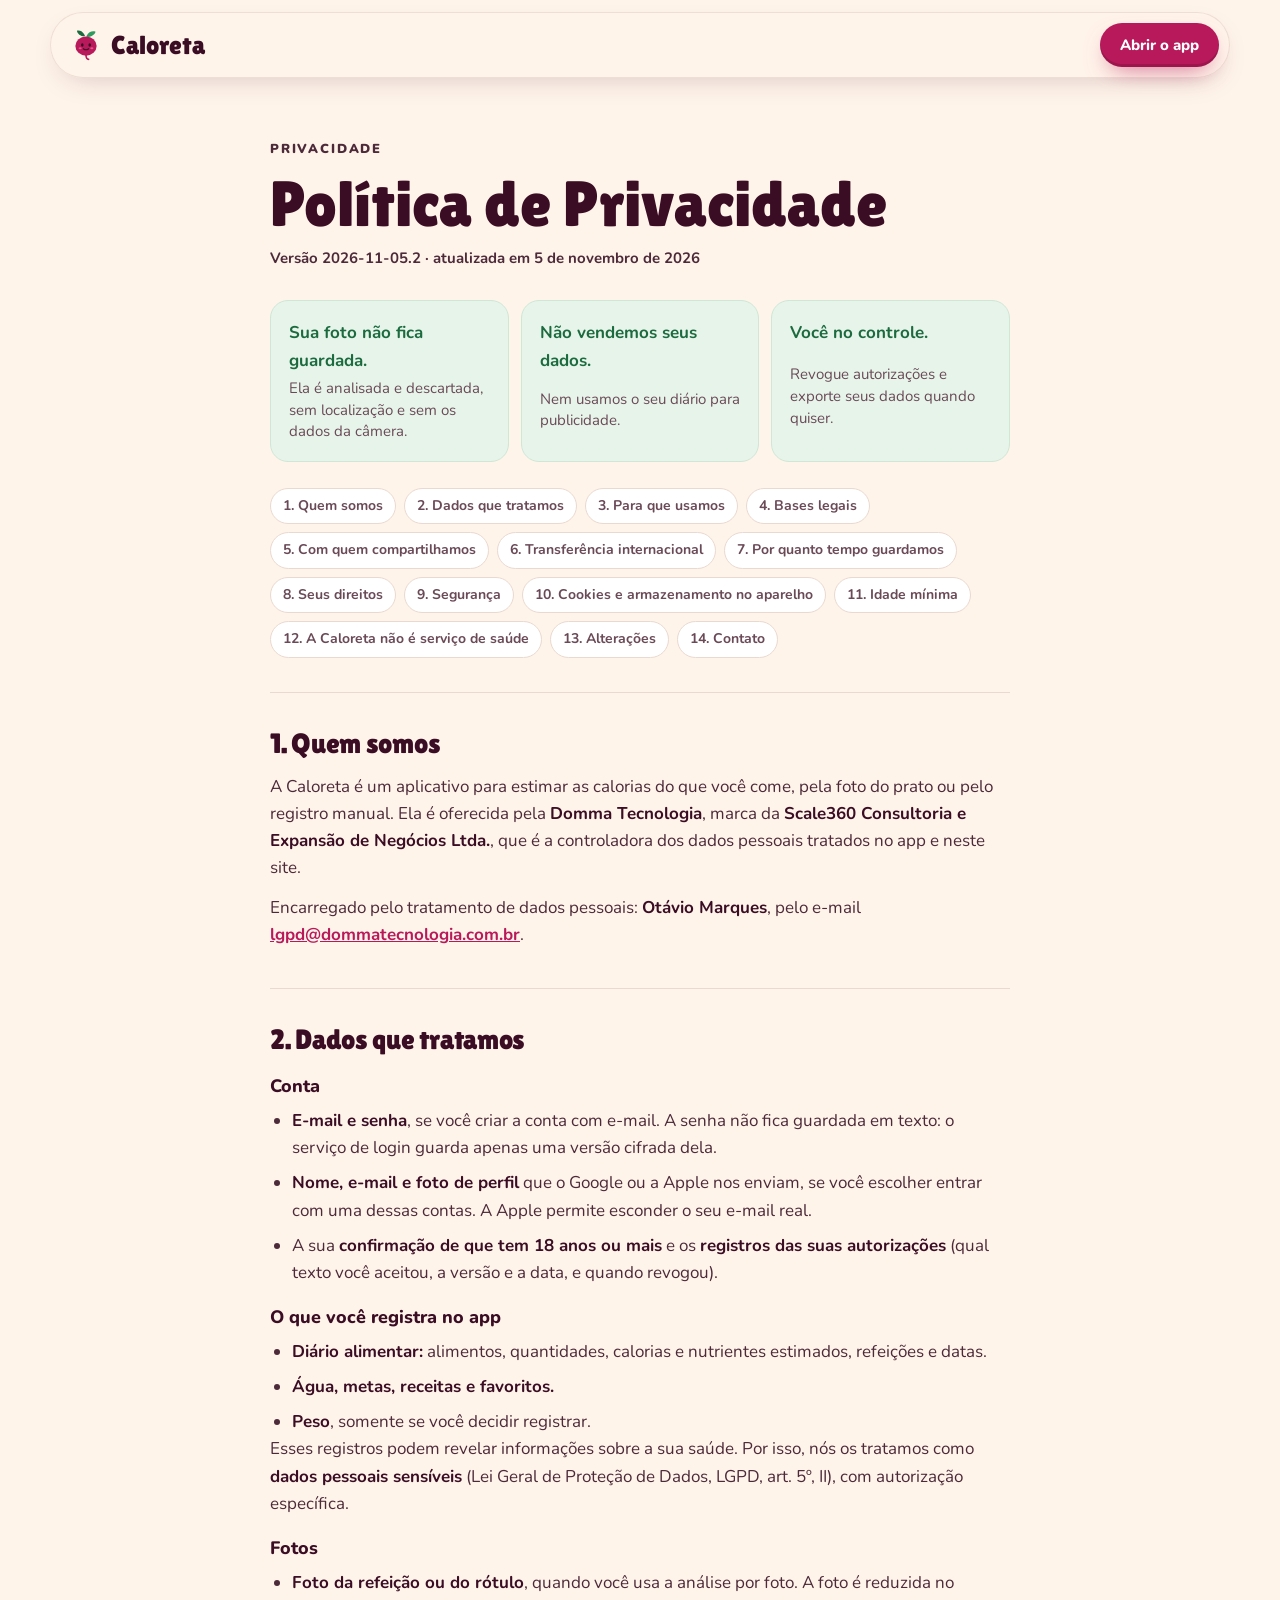
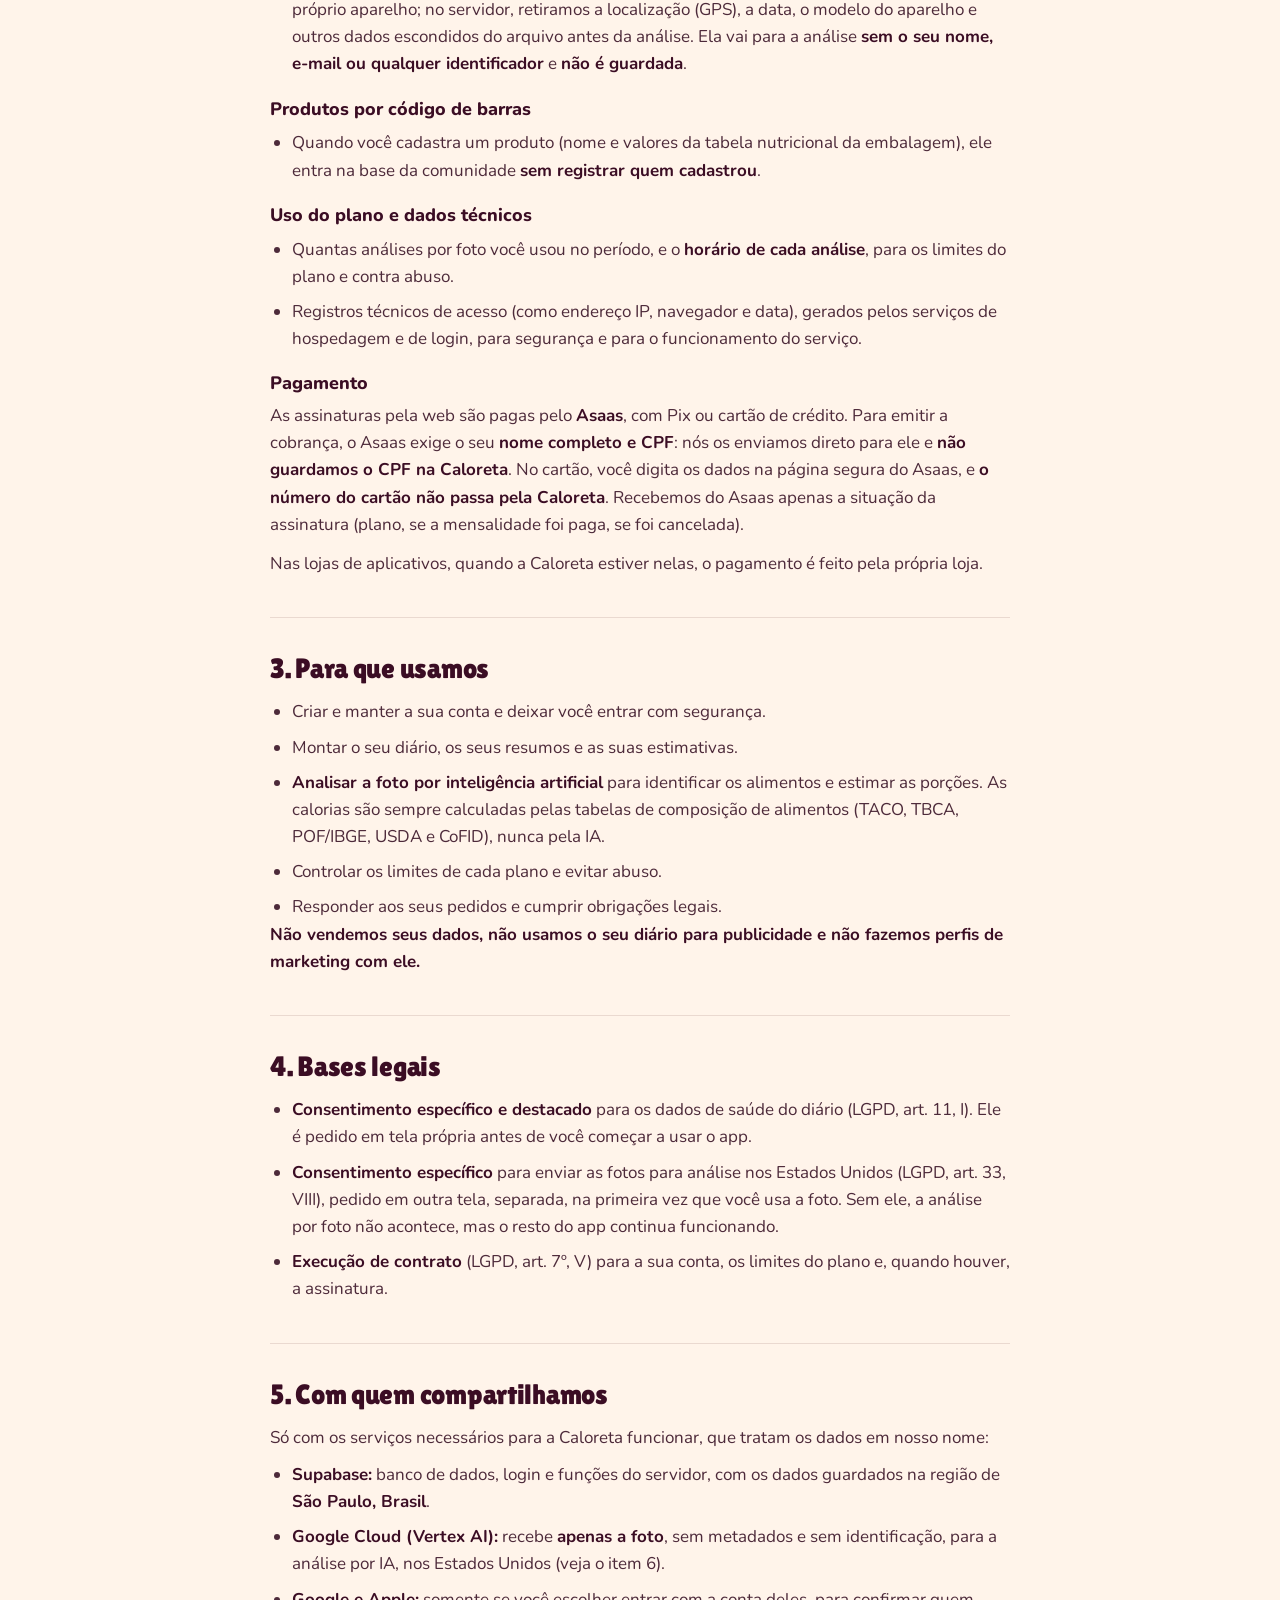
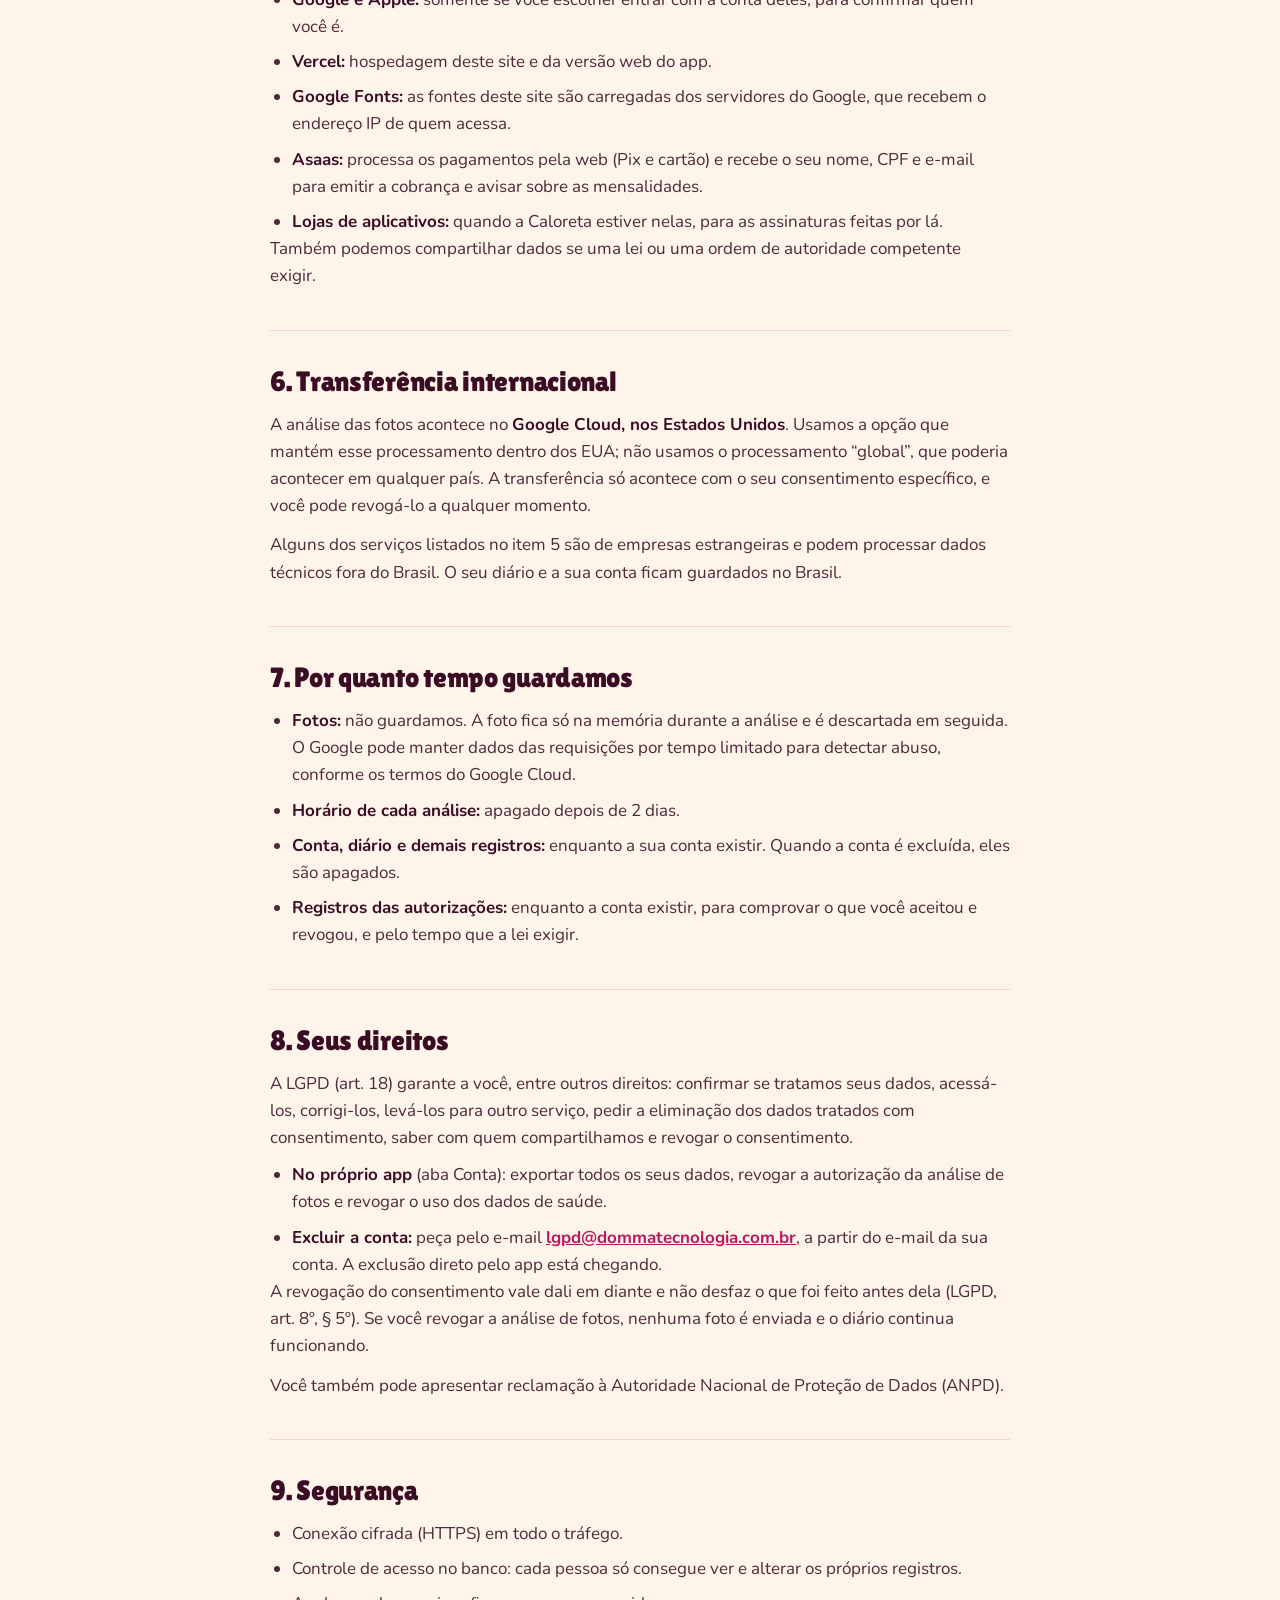
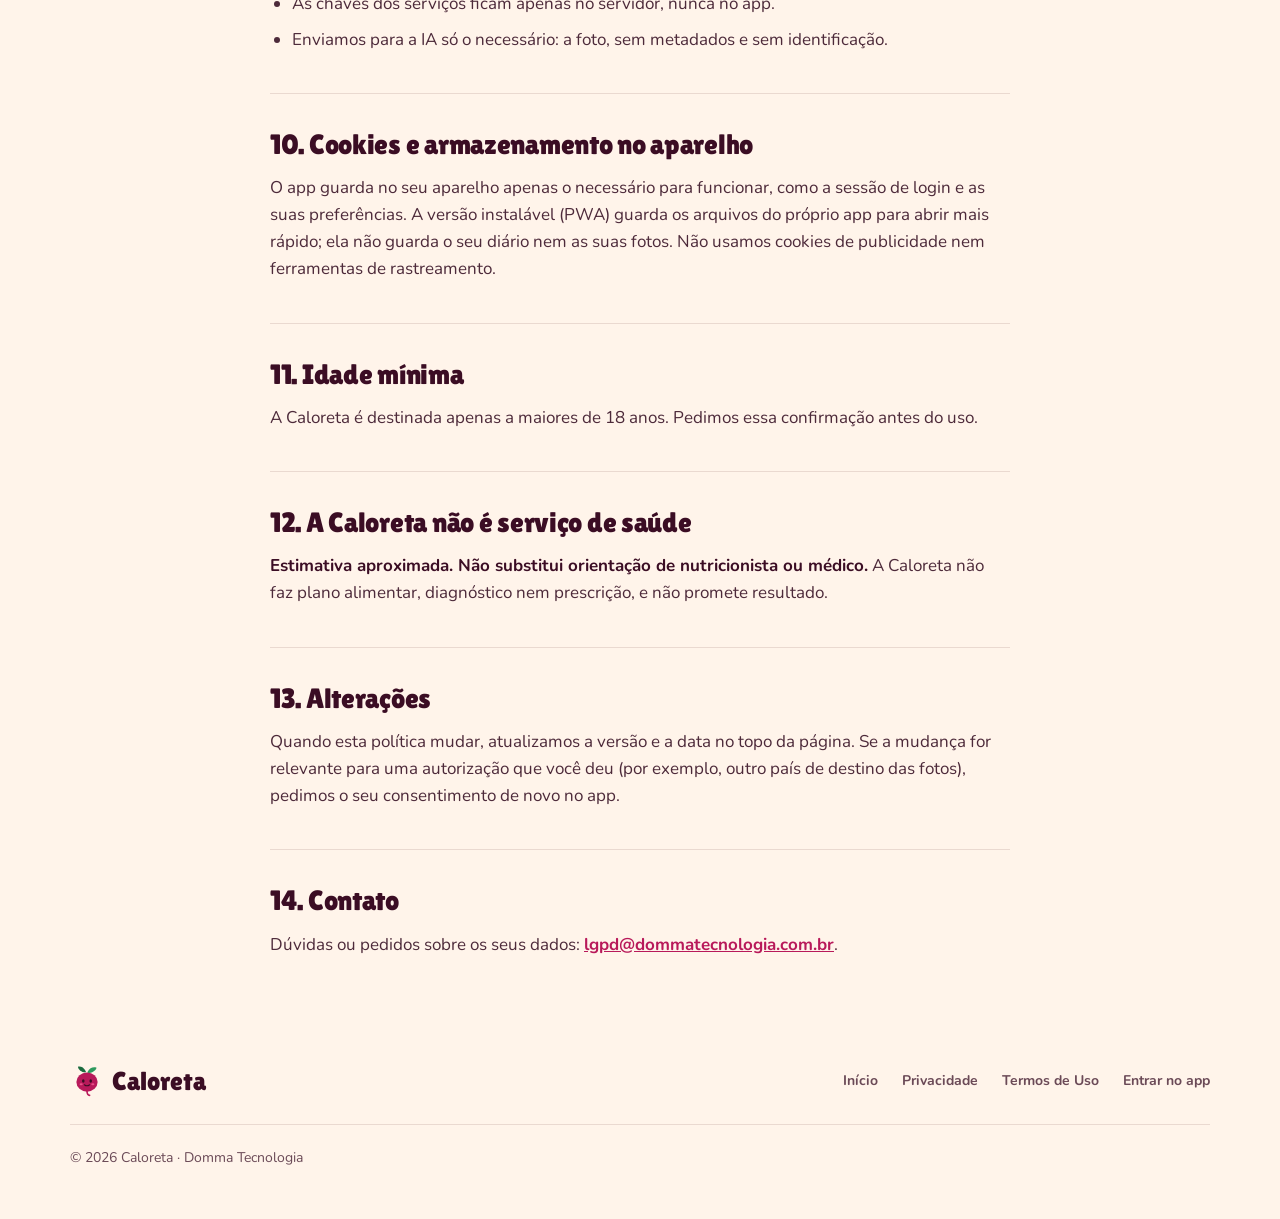
==== commit ed8a67a3: "Privacidade: pagamento pelo Asaas (nome e CPF vão só para o Asaas) Co-Authored-By: Claude Opus 5.5 <" ====
--- a/privacidade.html
+++ b/privacidade.html
@@ -46,7 +46,7 @@
   <main class="doc">
     <p class="sobretitulo">Privacidade</p>
     <h1>Política de Privacidade</h1>
-    <p class="doc-data">Versão 2026-11-05.1 · atualizada em 5 de novembro de 2026</p>
+    <p class="doc-data">Versão 2026-11-05.2 · atualizada em 5 de novembro de 2026</p>
 
     <div class="resumo">
       <div><b>Sua foto não fica guardada.</b><span>Ela é analisada e descartada, sem localização e sem os dados da câmera.</span></div>
@@ -106,7 +106,8 @@
         <li>Registros técnicos de acesso (como endereço IP, navegador e data), gerados pelos serviços de hospedagem e de login, para segurança e para o funcionamento do serviço.</li>
       </ul>
       <h3>Pagamento</h3>
-      <p>As assinaturas pagas ainda não estão abertas. Quando abrirem, o pagamento será feito na plataforma de pagamento (pelas lojas de aplicativos ou por um intermediador na web). Nós recebemos apenas a situação da assinatura (plano, se está ativa, renovação); <b>não recebemos nem guardamos o número do seu cartão</b>.</p>
+      <p>As assinaturas pela web são pagas pelo <b>Asaas</b>, com Pix ou cartão de crédito. Para emitir a cobrança, o Asaas exige o seu <b>nome completo e CPF</b>: nós os enviamos direto para ele e <b>não guardamos o CPF na Caloreta</b>. No cartão, você digita os dados na página segura do Asaas, e <b>o número do cartão não passa pela Caloreta</b>. Recebemos do Asaas apenas a situação da assinatura (plano, se a mensalidade foi paga, se foi cancelada).</p>
+      <p>Nas lojas de aplicativos, quando a Caloreta estiver nelas, o pagamento é feito pela própria loja.</p>
     </section>
 
     <section id="finalidades">
@@ -139,7 +140,8 @@
         <li><b>Google e Apple:</b> somente se você escolher entrar com a conta deles, para confirmar quem você é.</li>
         <li><b>Vercel:</b> hospedagem deste site e da versão web do app.</li>
         <li><b>Google Fonts:</b> as fontes deste site são carregadas dos servidores do Google, que recebem o endereço IP de quem acessa.</li>
-        <li><b>Plataformas de pagamento:</b> quando as assinaturas pagas abrirem.</li>
+        <li><b>Asaas:</b> processa os pagamentos pela web (Pix e cartão) e recebe o seu nome, CPF e e-mail para emitir a cobrança e avisar sobre as mensalidades.</li>
+        <li><b>Lojas de aplicativos:</b> quando a Caloreta estiver nelas, para as assinaturas feitas por lá.</li>
       </ul>
       <p>Também podemos compartilhar dados se uma lei ou uma ordem de autoridade competente exigir.</p>
     </section>
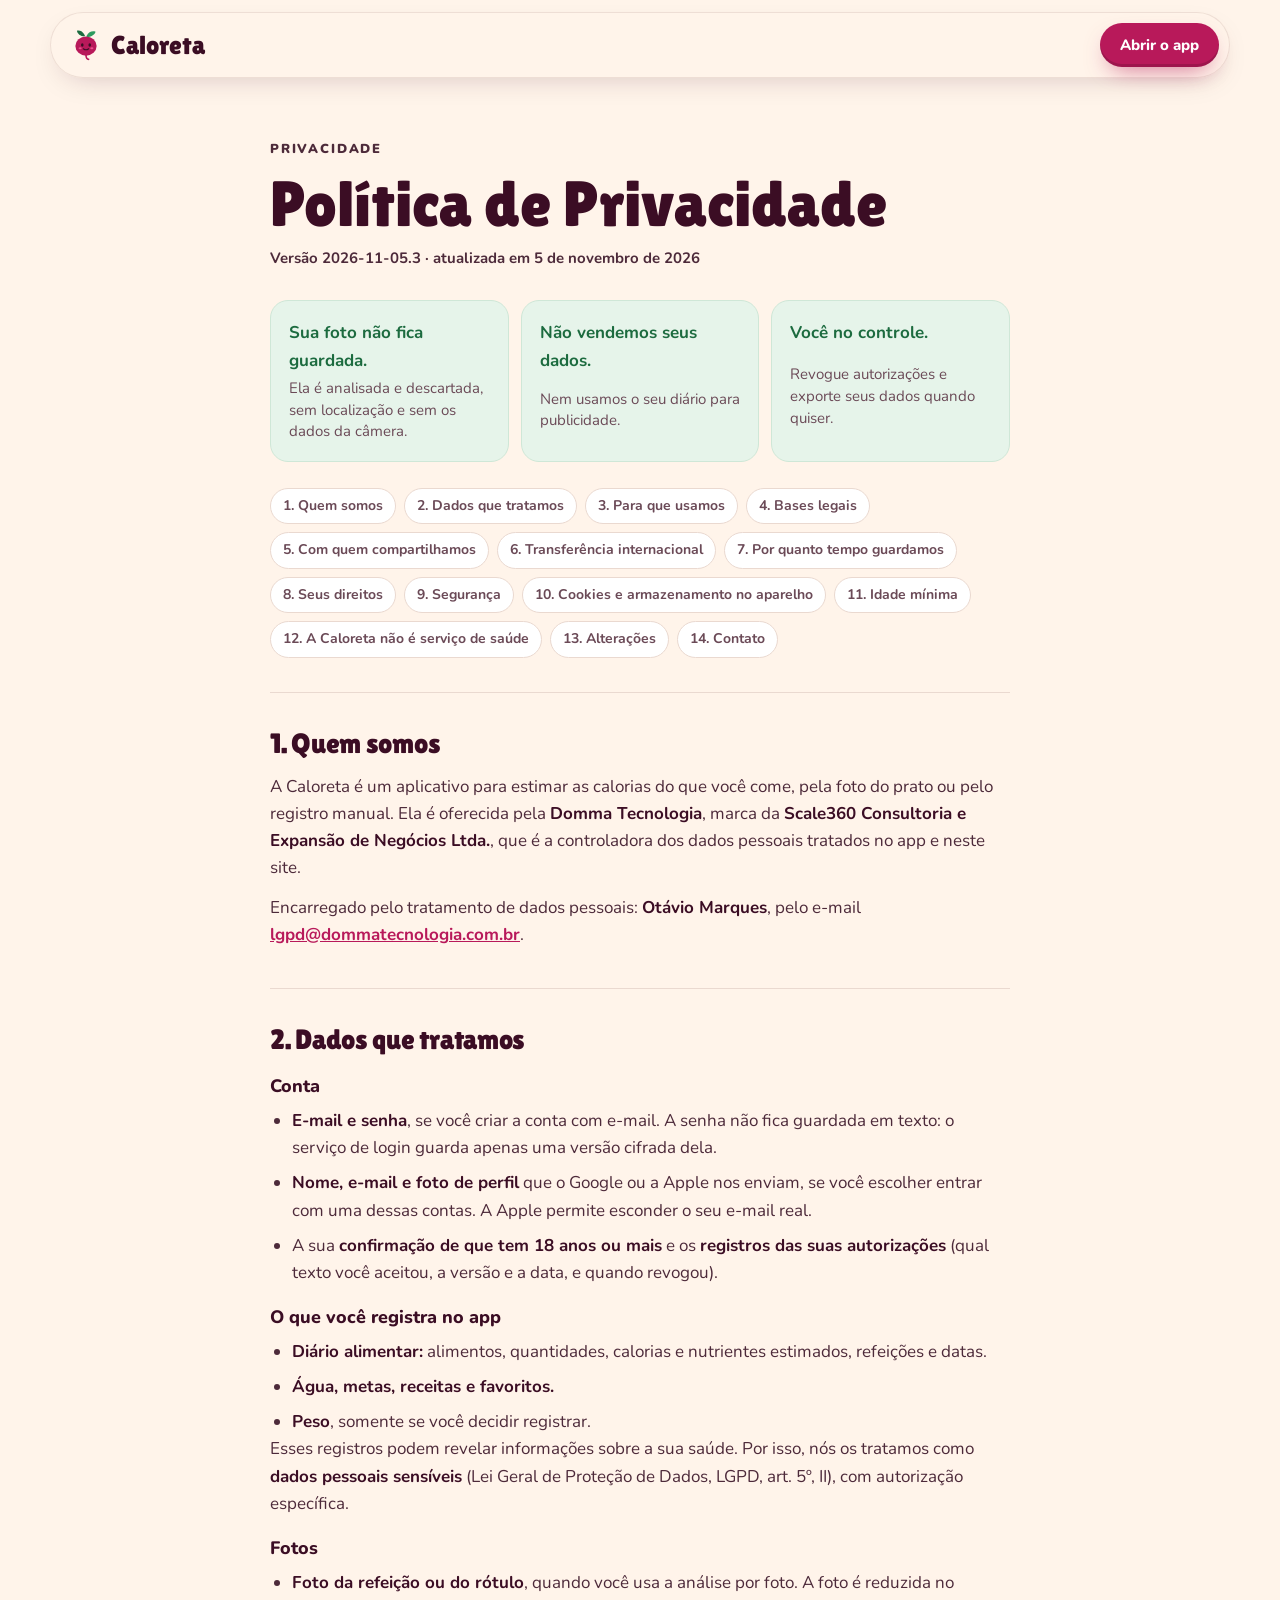
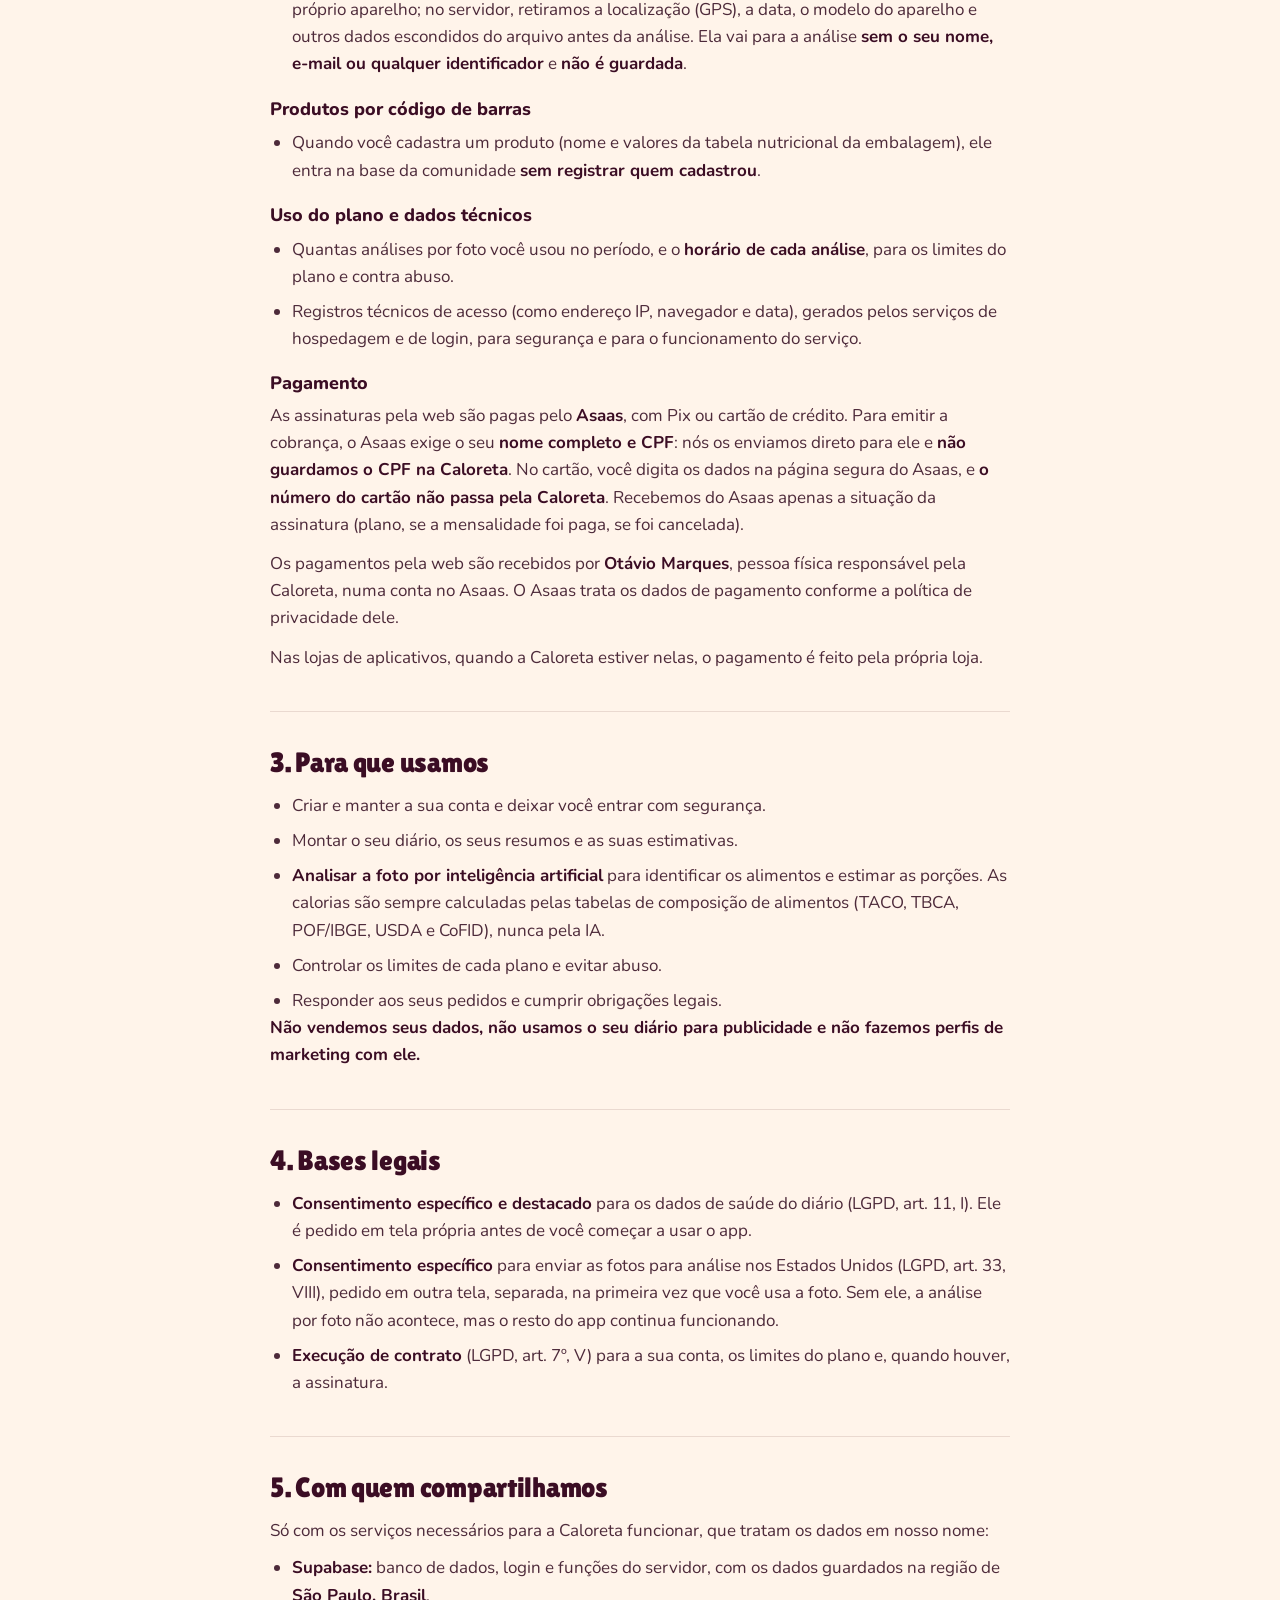
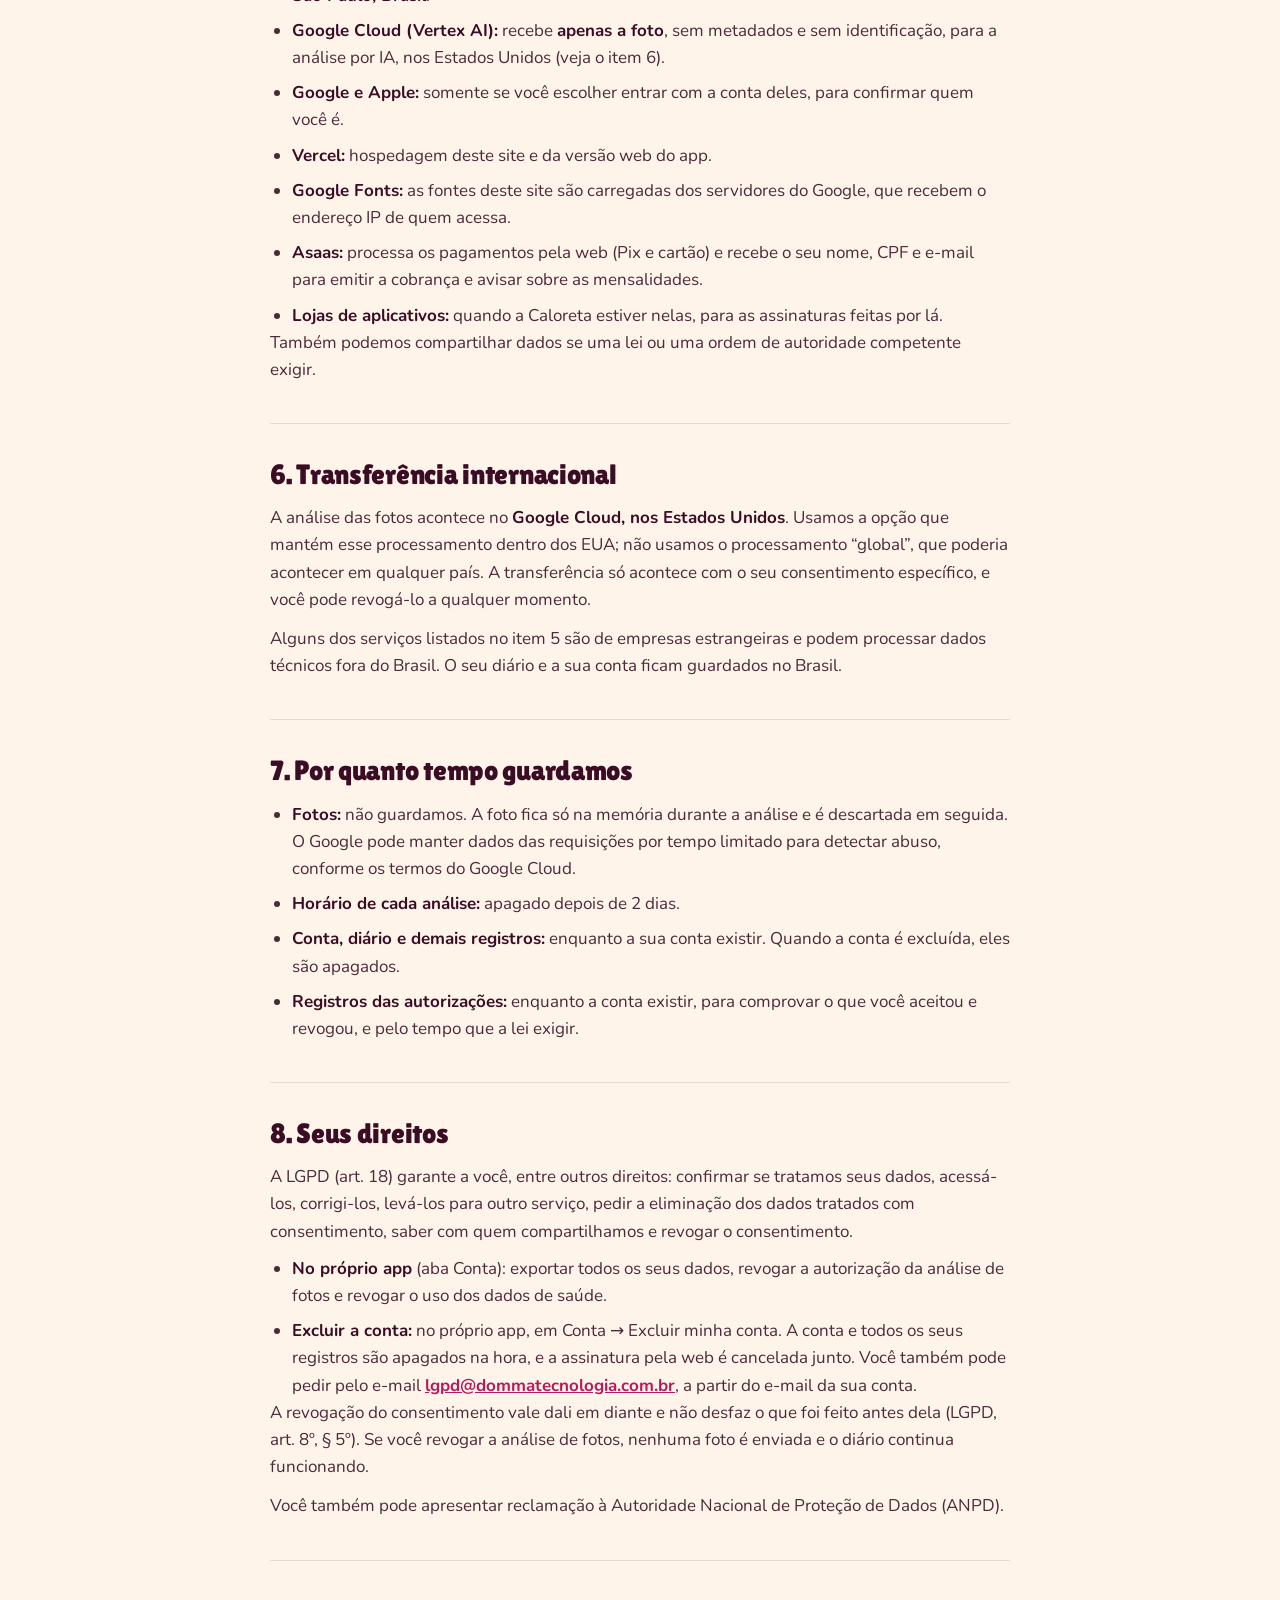
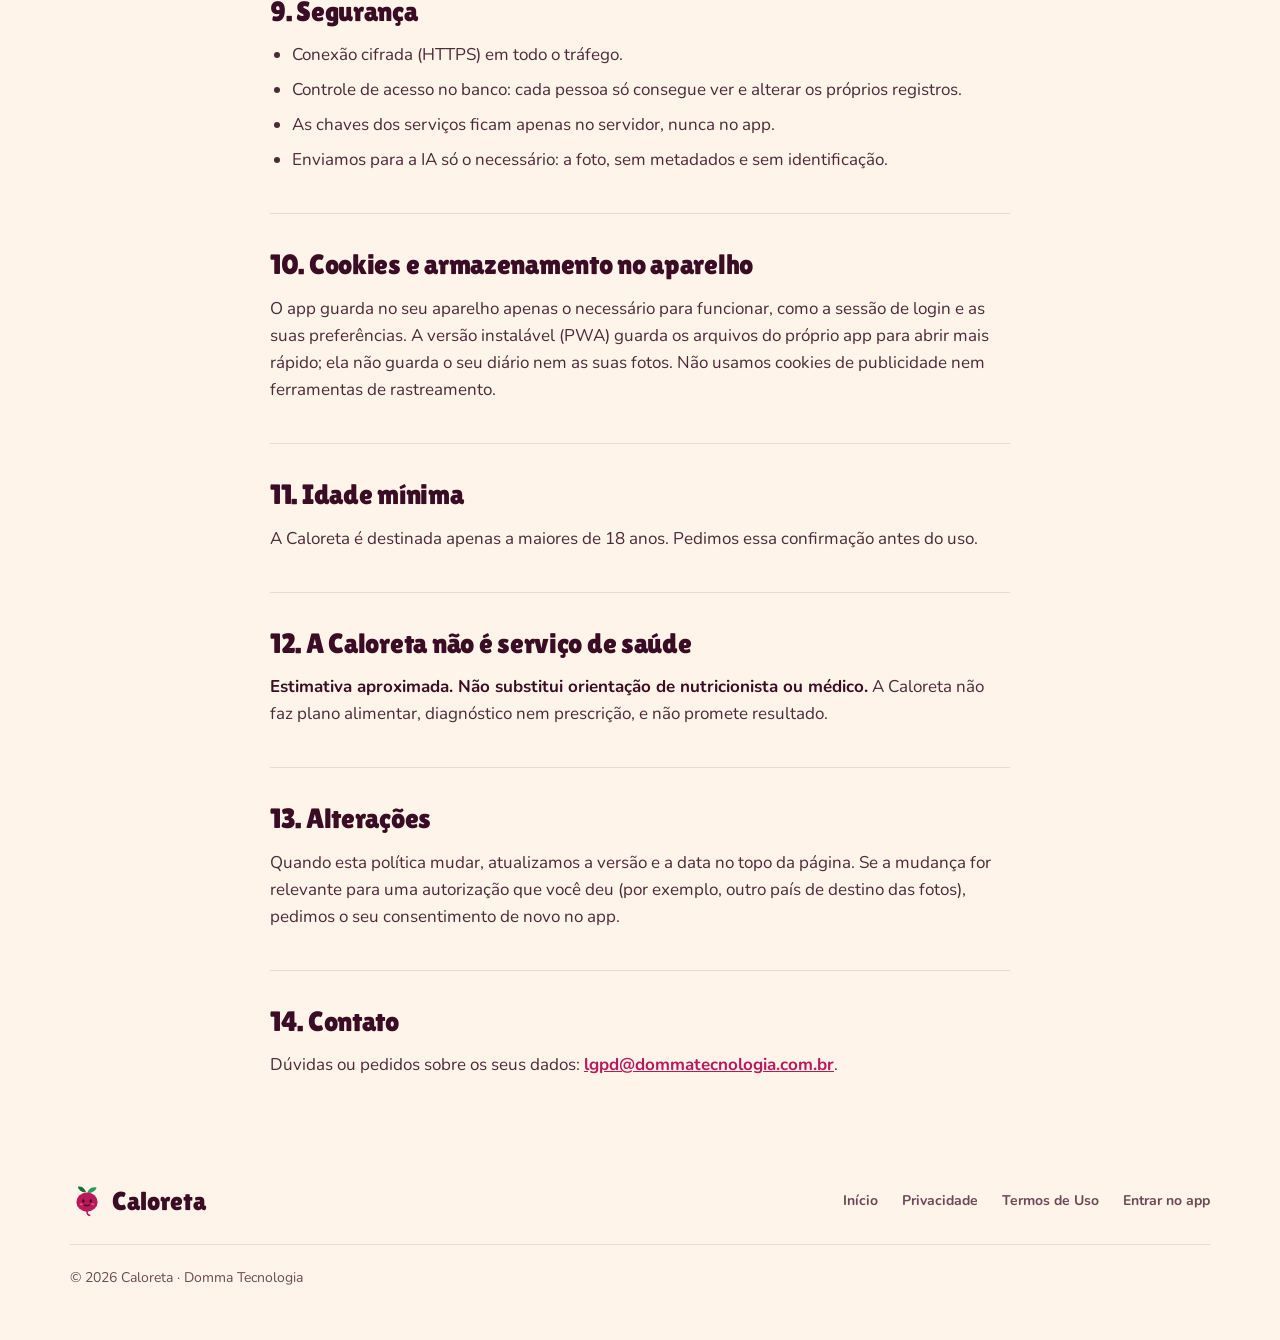
==== commit ac5b5372: "Termos e Privacidade: quem recebe os pagamentos e exclusão da conta pelo app Co-Authored-By: Claude " ====
--- a/privacidade.html
+++ b/privacidade.html
@@ -46,7 +46,7 @@
   <main class="doc">
     <p class="sobretitulo">Privacidade</p>
     <h1>Política de Privacidade</h1>
-    <p class="doc-data">Versão 2026-11-05.2 · atualizada em 5 de novembro de 2026</p>
+    <p class="doc-data">Versão 2026-11-05.3 · atualizada em 5 de novembro de 2026</p>
 
     <div class="resumo">
       <div><b>Sua foto não fica guardada.</b><span>Ela é analisada e descartada, sem localização e sem os dados da câmera.</span></div>
@@ -107,6 +107,7 @@
       </ul>
       <h3>Pagamento</h3>
       <p>As assinaturas pela web são pagas pelo <b>Asaas</b>, com Pix ou cartão de crédito. Para emitir a cobrança, o Asaas exige o seu <b>nome completo e CPF</b>: nós os enviamos direto para ele e <b>não guardamos o CPF na Caloreta</b>. No cartão, você digita os dados na página segura do Asaas, e <b>o número do cartão não passa pela Caloreta</b>. Recebemos do Asaas apenas a situação da assinatura (plano, se a mensalidade foi paga, se foi cancelada).</p>
+      <p>Os pagamentos pela web são recebidos por <b>Otávio Marques</b>, pessoa física responsável pela Caloreta, numa conta no Asaas. O Asaas trata os dados de pagamento conforme a política de privacidade dele.</p>
       <p>Nas lojas de aplicativos, quando a Caloreta estiver nelas, o pagamento é feito pela própria loja.</p>
     </section>
 
@@ -167,7 +168,7 @@
       <p>A LGPD (art. 18) garante a você, entre outros direitos: confirmar se tratamos seus dados, acessá-los, corrigi-los, levá-los para outro serviço, pedir a eliminação dos dados tratados com consentimento, saber com quem compartilhamos e revogar o consentimento.</p>
       <ul>
         <li><b>No próprio app</b> (aba Conta): exportar todos os seus dados, revogar a autorização da análise de fotos e revogar o uso dos dados de saúde.</li>
-        <li><b>Excluir a conta:</b> peça pelo e-mail <a href="mailto:lgpd@dommatecnologia.com.br">lgpd@dommatecnologia.com.br</a>, a partir do e-mail da sua conta. A exclusão direto pelo app está chegando.</li>
+        <li><b>Excluir a conta:</b> no próprio app, em Conta → Excluir minha conta. A conta e todos os seus registros são apagados na hora, e a assinatura pela web é cancelada junto. Você também pode pedir pelo e-mail <a href="mailto:lgpd@dommatecnologia.com.br">lgpd@dommatecnologia.com.br</a>, a partir do e-mail da sua conta.</li>
       </ul>
       <p>A revogação do consentimento vale dali em diante e não desfaz o que foi feito antes dela (LGPD, art. 8º, § 5º). Se você revogar a análise de fotos, nenhuma foto é enviada e o diário continua funcionando.</p>
       <p>Você também pode apresentar reclamação à Autoridade Nacional de Proteção de Dados (ANPD).</p>
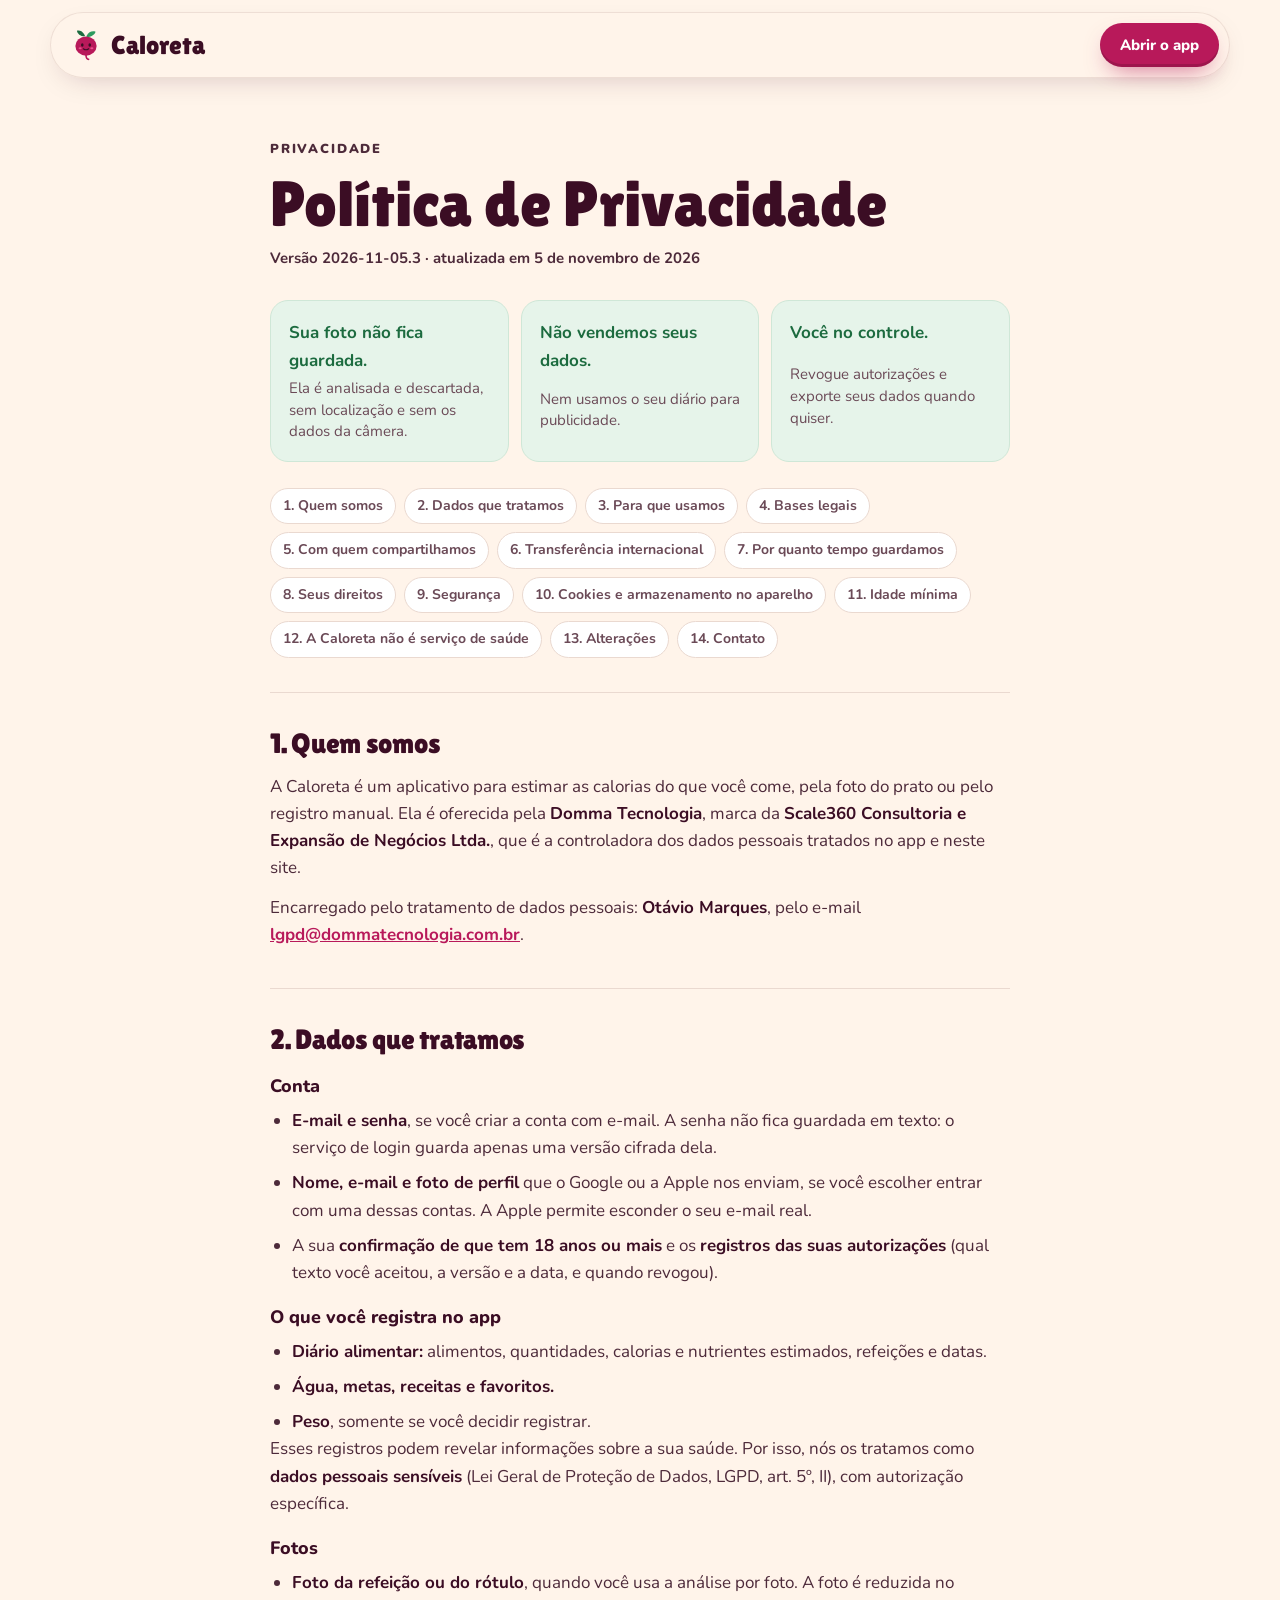
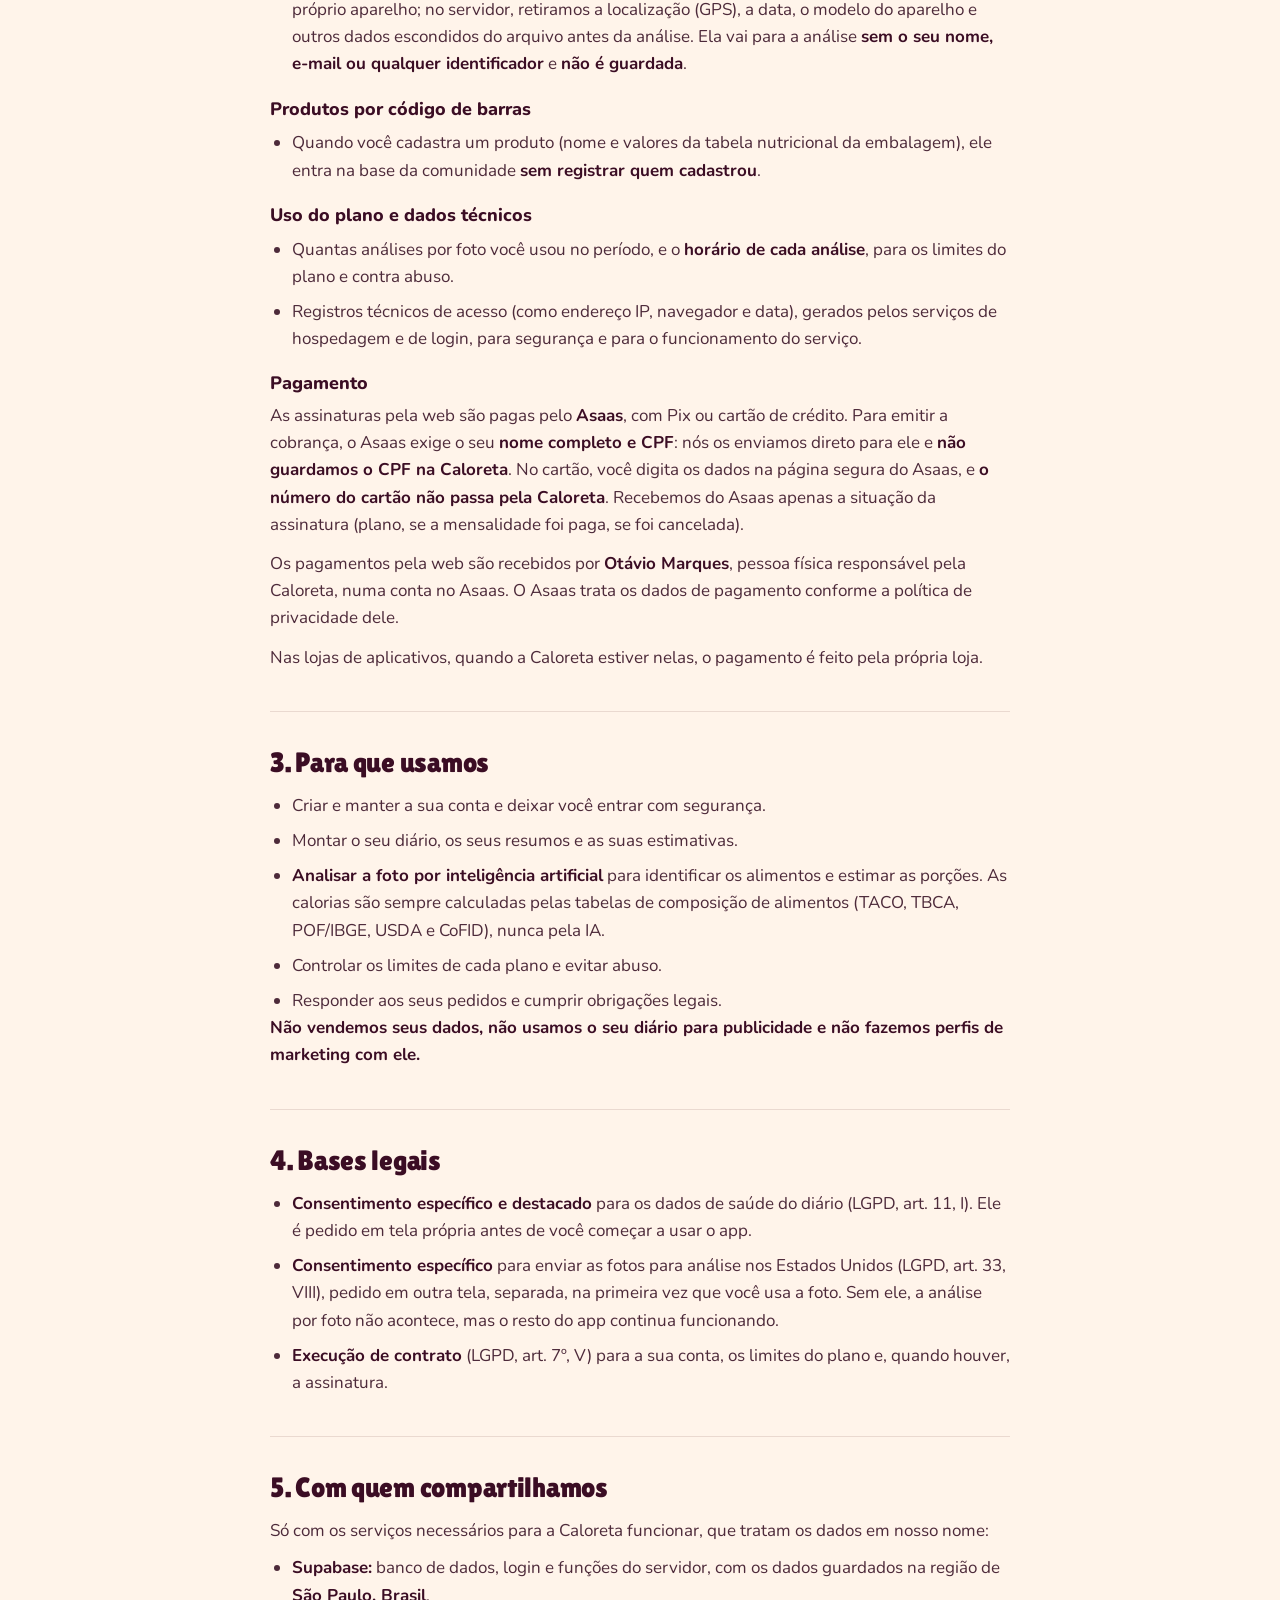
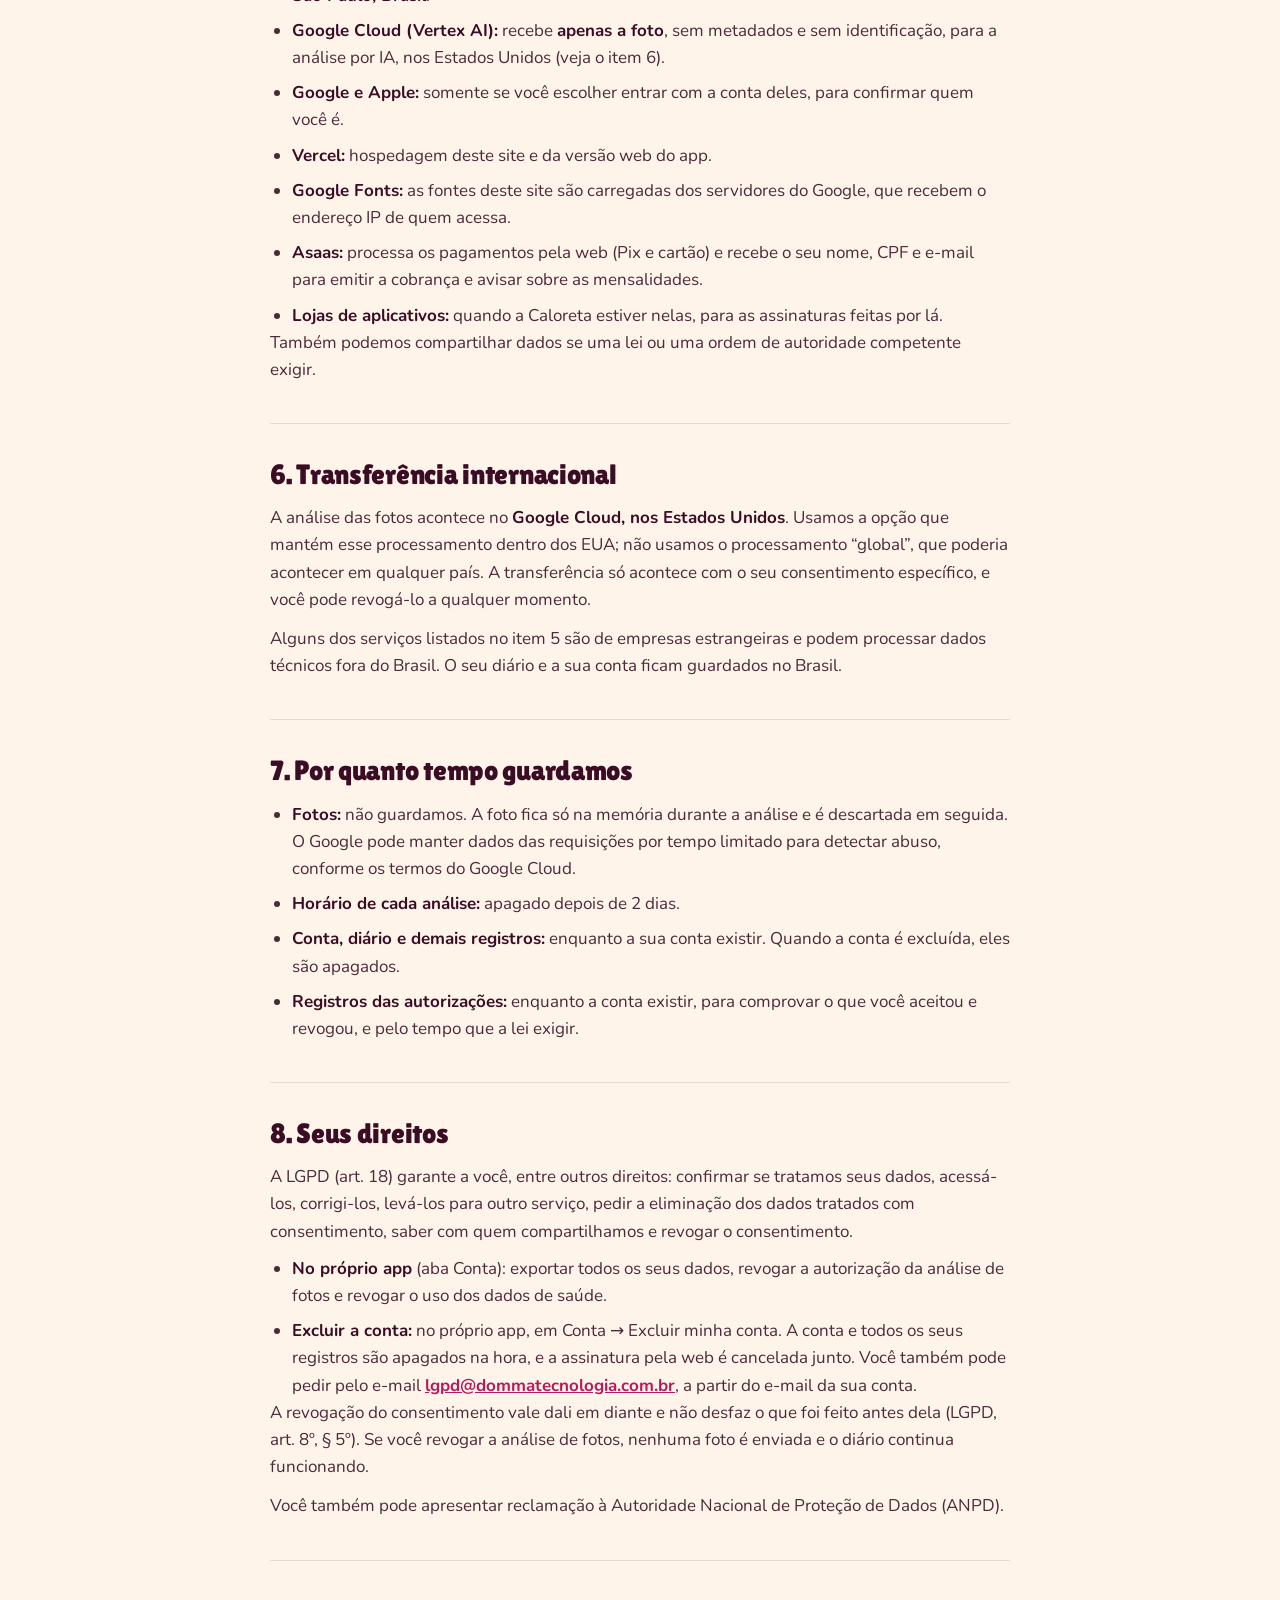
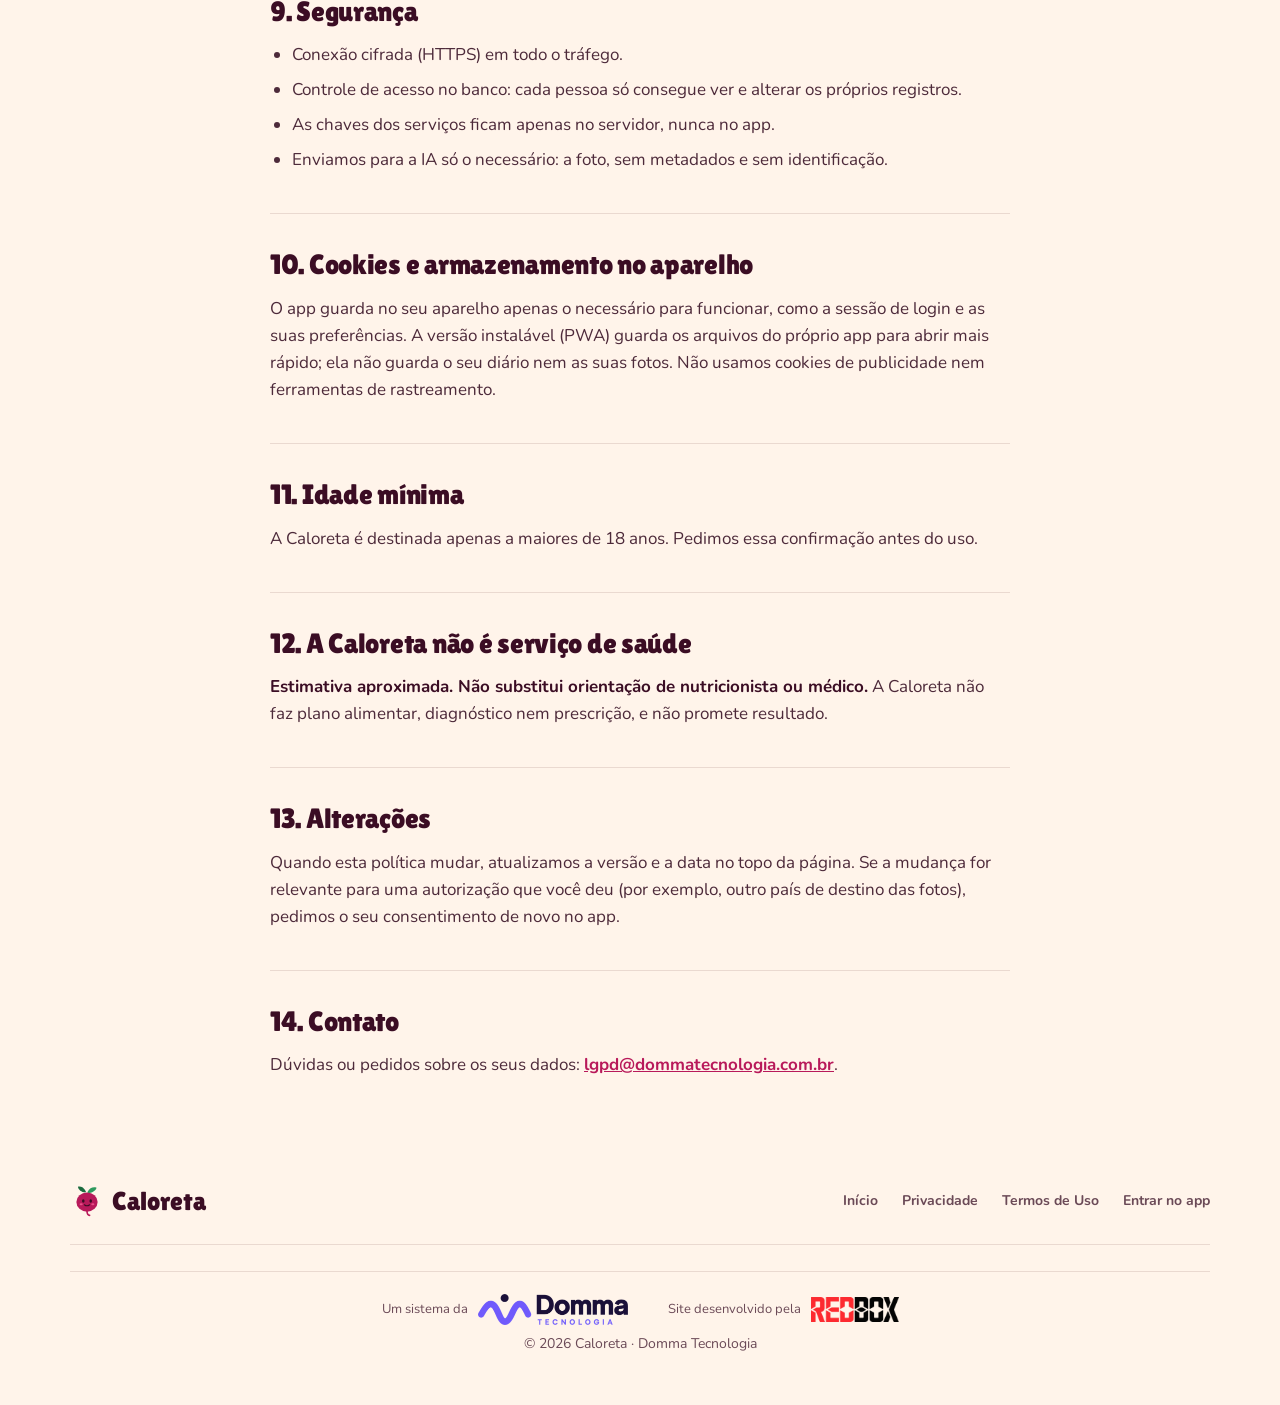
==== commit f56251b2: "Rodapé: Um sistema da Domma Tecnologia e Site desenvolvido pela Agência RedBox, com os logos Co-Auth" ====
--- a/privacidade.html
+++ b/privacidade.html
@@ -220,6 +220,10 @@
         <a href="https://app.caloreta.com.br">Entrar no app</a>
       </nav>
     </div>
+    <div class="creditos">
+      <span class="credito">Um sistema da <img src="/img/marcas/domma-claro.png" alt="Domma Tecnologia" width="150" height="30" loading="lazy"></span>
+      <span class="credito">Site desenvolvido pela <img src="/img/marcas/redbox-claro.png" alt="Agência RedBox" width="88" height="25" loading="lazy"></span>
+    </div>
     <p class="direitos">© 2026 Caloreta · Domma Tecnologia</p>
   </footer>
 </body>
--- a/estilos.css
+++ b/estilos.css
@@ -320,6 +320,10 @@
 .rodape nav a { text-decoration: none; font-weight: 700; }
 .rodape nav a:hover { color: var(--rosa); }
 .rodape p + p { margin-top: 10px; }
+.creditos { display: flex; flex-wrap: wrap; justify-content: center; align-items: center; gap: 14px 40px; margin: 26px 0 8px; padding-top: 22px; border-top: 1px solid var(--borda); }
+.credito { display: inline-flex; align-items: center; gap: 10px; font-size: 13px; }
+.credito img { height: auto; display: block; }
+.creditos + .direitos { text-align: center; }
 .aviso b { color: var(--vinho); }
 .olho { transform-box: fill-box; transform-origin: center; animation: piscar 5s infinite; }
 @keyframes piscar { 0%, 94%, 100% { transform: scaleY(1); } 97% { transform: scaleY(.1); } }
